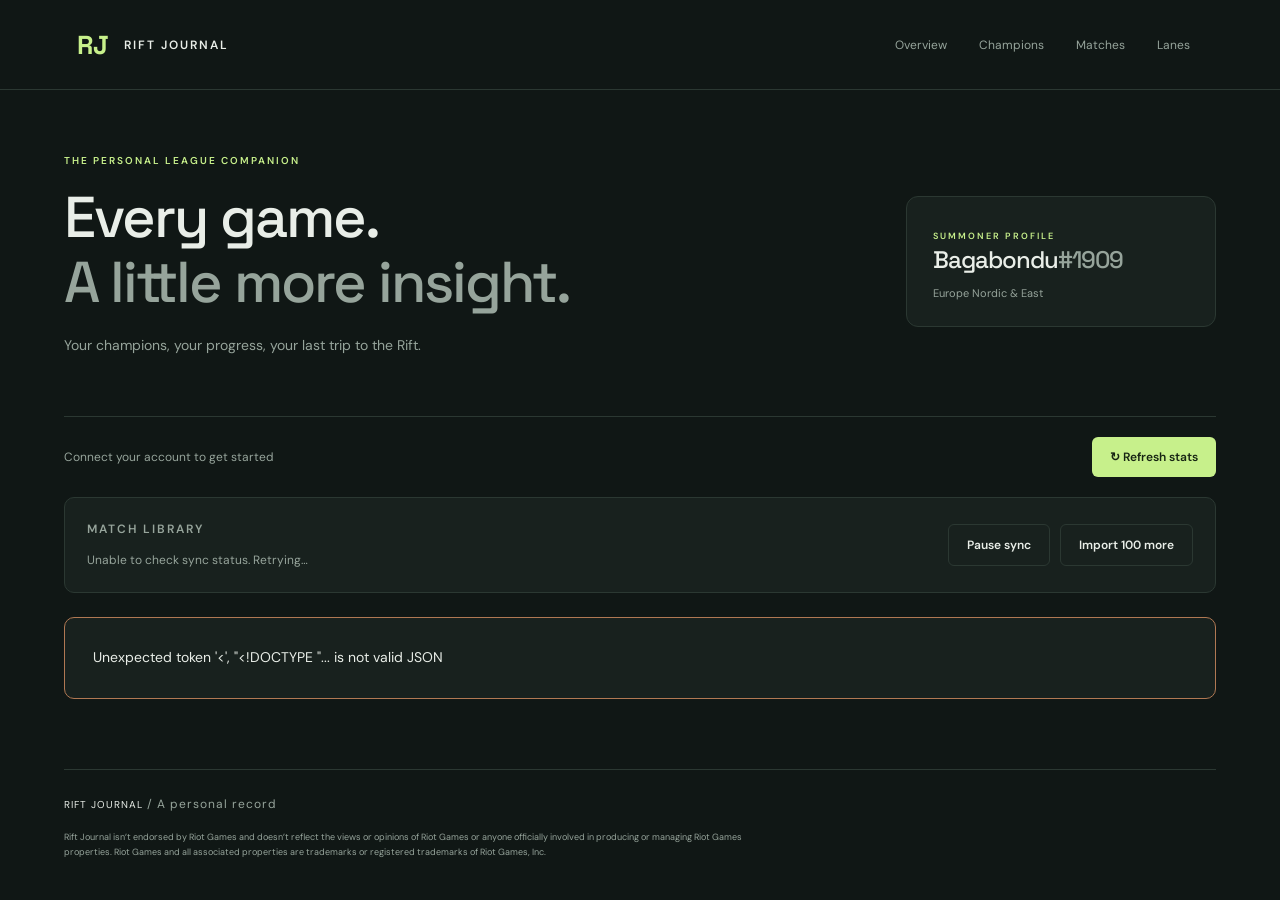
==== static/index.html @ d8faa581 "Added champions + score + only ranked" ====
<!doctype html>
<html lang="en">
<head><meta charset="utf-8"><meta name="viewport" content="width=device-width,initial-scale=1"><title>Rift Journal · Personal League stats</title><link rel="stylesheet" href="/static/style.css"><script src="/static/scores.js" defer></script><script src="/static/app.js" defer></script><script src="/static/sync.js" defer></script><script src="/static/nav.js" defer></script></head>
<body>
<header><a class="brand" href="/">RJ<span>RIFT JOURNAL</span></a><span class="header-note">YOUR GAME, IN PERSPECTIVE <span class="dot"></span> EUNE</span></header>
<main>
<section class="hero"><div><p class="eyebrow">THE PERSONAL LEAGUE COMPANION</p><h1>Every game.<br><em>A little more insight.</em></h1><p class="intro">Your champions, your progress, your last trip to the Rift.</p></div><div class="profile"><img id="profile-icon" alt="" hidden><div><span class="eyebrow">SUMMONER PROFILE</span><h2 id="riot-id">Bagabondu<span>#1909</span></h2><p id="profile-detail">Europe Nordic & East</p></div></div></section>
<div class="toolbar"><p id="updated">Connect your account to get started</p><button id="refresh">↻ Refresh stats</button></div>
<section class="sync-panel"><div><p class="eyebrow">MATCH LIBRARY</p><p id="sync-status" role="status">Checking background sync…</p></div><div class="sync-actions"><button id="sync-toggle" class="secondary">Pause sync</button><button id="sync-more" class="secondary">Import 100 more</button></div></section>
<div id="status" role="status" aria-live="polite">Loading your journal…</div>
<div id="content" hidden>
<section class="rank-section"><div class="section-heading"><div><p class="eyebrow">THE CURRENT CLIMB</p><h2>Ranked overview</h2></div><span class="muted">Current ranked standings</span></div><div id="ranked" class="ranked"></div></section>
<div class="queue-bar"><label for="queue">Saved performance & matches</label><select id="queue"><option value="all">All ranked</option><option value="solo">Ranked Solo / Duo</option><option value="flex">Ranked Flex</option></select><span id="queue-context" class="muted">Saved games · All ranked</span></div>
<section class="metrics" aria-label="Saved performance"><article><p>SAVED HISTORY WIN RATE</p><strong id="win-rate">—</strong><small id="record"></small></article><article><p>AVERAGE K / D / A</p><strong id="kda">—</strong><small>Across loaded matches</small></article><article><p>TOTAL MASTERY</p><strong id="total-mastery">—</strong><small id="champion-count"></small></article></section>
<section class="score-overview" id="lanes"><div class="section-heading"><div><p class="eyebrow">RIFT SCORE V1</p><h2>Performance by lane</h2></div><div class="average-rift"><span>Average Rift Score</span><strong id="average-score">—</strong><small id="score-sample"></small></div></div><p class="sample-note">Selected queue · Scored saved games only. Remakes, unsupported modes, and games awaiting scores are excluded. Only Solo/Duo and Flex games of at least 3 minutes. Remakes are excluded. Lane comes from Riot.</p><div id="lane-scores" class="lane-scores"></div></section>
<section class="champion-section"><div class="section-heading"><div><p class="eyebrow">THE ONES YOU KNOW BEST</p><h2>Champion mastery</h2></div><label class="search">⌕ <input id="search" type="search" placeholder="Find a champion" aria-label="Filter champion mastery"></label></div><div id="champions" class="champions"></div><button id="show-all" class="secondary" hidden>Show all champions</button></section>
<section id="matches-section"><div class="section-heading"><div><p class="eyebrow">BACK FROM THE RIFT</p><h2>Saved matches</h2></div><span id="match-context" class="muted">Saved games · All ranked</span></div><div id="matches" class="matches"></div></section>
</div>
<footer><span>RIFT JOURNAL <span class="muted">/ A personal record</span></span><p>Rift Journal isn’t endorsed by Riot Games and doesn’t reflect the views or opinions of Riot Games or anyone officially involved in producing or managing Riot Games properties. Riot Games and all associated properties are trademarks or registered trademarks of Riot Games, Inc.</p></footer>
</main></body></html>
---- static/style.css ----
@import url('https://fonts.googleapis.com/css2?family=DM+Sans:wght@400;500;600;700&family=Space+Grotesk:wght@400;500;600;700&display=swap');
:root{color-scheme:dark;--bg:#101715;--panel:#18211e;--line:#2b3832;--text:#e9eee8;--muted:#96a49b;--accent:#c7f08b}*{box-sizing:border-box}body{margin:0;background:var(--bg);color:var(--text);font-family:'DM Sans',sans-serif}header{height:90px;display:flex;align-items:center;justify-content:space-between;border-bottom:1px solid var(--line);padding:0 6vw}.brand{display:flex;align-items:center;gap:15px;font:700 26px 'Space Grotesk',sans-serif;color:var(--accent);text-decoration:none}.brand span{font:600 12px 'DM Sans',sans-serif;letter-spacing:2px;color:var(--text)}.header-note{font-size:10px;letter-spacing:1.5px;color:var(--muted)}.dot{display:inline-block;width:6px;height:6px;background:var(--accent);border-radius:50%;margin:0 12px}main{max-width:1280px;margin:auto;padding:64px 5vw 28px}.hero{display:flex;justify-content:space-between;align-items:center;gap:40px;padding-bottom:48px}.eyebrow{font-size:10px;font-weight:600;letter-spacing:2px;color:var(--accent);margin:0 0 18px}h1{font:500 clamp(36px,4.5vw,62px)/1.12 'Space Grotesk',sans-serif;letter-spacing:-2px;margin:0}h1 em{font-style:normal;color:var(--muted)}.intro{color:var(--muted);font-size:14px;margin-top:22px}.profile{display:flex;align-items:center;gap:20px;background:var(--panel);border:1px solid var(--line);border-radius:12px;padding:26px;min-width:310px}.profile img{width:64px;height:64px;border-radius:50%;border:2px solid var(--accent)}.profile .eyebrow{font-size:9px;margin-bottom:10px}.profile h2{font-size:24px;margin:0;letter-spacing:-1px}.profile h2 span{color:var(--muted)}.profile p{font-size:11px;color:var(--muted);margin-bottom:0}.toolbar{display:flex;align-items:center;justify-content:space-between;border-top:1px solid var(--line);padding:20px 0}.toolbar p,.muted{font-size:12px;color:var(--muted)}button{font:600 12px 'DM Sans',sans-serif;background:var(--accent);border:0;border-radius:6px;padding:12px 18px;cursor:pointer;color:#172413}button:disabled{opacity:.6;cursor:wait}button:hover{filter:brightness(1.08)}#status{background:var(--panel);border:1px solid var(--line);padding:28px;border-radius:10px;font-size:14px;line-height:1.7;margin-bottom:28px}#status.error{border-color:#b07853}.metrics{display:grid;grid-template-columns:repeat(3,1fr);gap:16px;margin-bottom:56px}.metrics article{border:1px solid var(--line);border-radius:10px;background:var(--panel);padding:26px}.metrics p{font-size:10px;letter-spacing:1.5px;color:var(--muted);margin-top:0}.metrics strong{font:500 36px 'Space Grotesk',sans-serif;display:block;margin:18px 0 10px}.metrics small{color:var(--muted);font-size:11px}.section-heading{display:flex;align-items:center;justify-content:space-between;gap:20px;margin-bottom:24px}.section-heading .eyebrow{margin-bottom:8px}h2{font:500 26px 'Space Grotesk',sans-serif;margin:0;letter-spacing:-.8px}.search{display:flex;align-items:center;gap:8px;border:1px solid var(--line);border-radius:6px;padding:10px 12px;color:var(--muted)}input{color:var(--text);background:transparent;border:0;outline:0;width:145px;font:12px 'DM Sans',sans-serif}.search:focus-within{outline:2px solid var(--accent)}.champions{display:grid;grid-template-columns:repeat(4,1fr);gap:14px}.champion{background:var(--panel);border:1px solid var(--line);border-radius:10px;padding:20px;position:relative}.champion img{width:52px;height:52px;border-radius:8px;margin-bottom:16px}.champion .rank{position:absolute;top:20px;right:20px;color:var(--muted);font:12px 'Space Grotesk',sans-serif}.champion h3{font-size:17px;margin:0 0 5px}.champion p{font-size:11px;color:var(--muted);margin:0}.champion strong{font:500 24px 'Space Grotesk',sans-serif;display:block;margin-top:22px;color:var(--accent)}.champion small{font-size:10px;color:var(--muted)}.champion-section{margin-bottom:56px}.secondary{background:transparent;border:1px solid var(--line);color:var(--text);margin-top:18px}.matches{display:grid;gap:10px}.match{display:grid;grid-template-columns:90px 50px 1fr 130px 100px;gap:18px;align-items:center;background:var(--panel);border:1px solid var(--line);border-left:3px solid #81ba9a;border-radius:7px;padding:18px 22px}.match.loss{border-left-color:#c18778}.result{font-size:12px;font-weight:700;color:#a5d6b8}.loss .result{color:#dfa08f}.match img{width:44px;height:44px;border-radius:6px}.match strong{font-size:14px}.match small{display:block;font-size:10px;color:var(--muted);margin-top:5px}.score{font-family:'Space Grotesk',sans-serif}.match-time{text-align:right;color:var(--muted);font-size:11px}footer{margin-top:70px;padding-top:26px;border-top:1px solid var(--line);font-size:10px;letter-spacing:1px}footer p{max-width:700px;line-height:1.7;color:var(--muted);font-size:9px;letter-spacing:0;margin-top:18px}[hidden]{display:none!important}@media(max-width:900px){.hero{align-items:flex-start;flex-direction:column}.profile{min-width:0;width:100%}.champions{grid-template-columns:repeat(2,1fr)}.header-note{display:none}.match{grid-template-columns:65px 40px 1fr 95px;gap:10px;padding:14px}.match-time{display:none}}@media(max-width:540px){main{padding-top:36px}.metrics{grid-template-columns:1fr;gap:10px;margin-bottom:36px}.metrics article{padding:18px}.metrics strong{font-size:30px;margin:10px 0}.section-heading{align-items:flex-start;flex-direction:column}.champion{padding:16px}.champion strong{font-size:21px}.match{grid-template-columns:55px 32px 1fr 80px;font-size:12px}.match img{width:32px;height:32px}.match strong{font-size:12px}.toolbar p{max-width:55%;font-size:10px}}

.ranked{display:grid;grid-template-columns:repeat(2,1fr);gap:16px}.rank-section{margin-bottom:36px}.rank-card{background:var(--panel);border:1px solid var(--line);border-radius:10px;padding:26px}.rank-card h3{font:500 30px 'Space Grotesk',sans-serif;margin:12px 0}.rank-card strong{color:var(--accent);font:500 22px 'Space Grotesk',sans-serif}.queue-bar{display:flex;align-items:center;gap:18px;flex-wrap:wrap;margin:0 0 22px}.queue-bar label{font-size:12px}.queue-bar select{background:var(--panel);color:var(--text);border:1px solid var(--line);border-radius:6px;padding:12px;font:12px 'DM Sans',sans-serif}.queue-bar select:focus-visible{outline:2px solid var(--accent)}@media(max-width:540px){.ranked{grid-template-columns:1fr}.queue-bar .muted{width:100%}}

a.champion{display:block;color:var(--text);text-decoration:none;transition:border-color .15s,transform .15s}a.champion:hover{border-color:var(--accent);transform:translateY(-3px)}a.champion:focus-visible{outline:2px solid var(--accent);outline-offset:3px}.back-link{color:var(--accent);text-decoration:none;font-size:12px}.portrait{width:140px;height:140px;border:1px solid var(--line);border-radius:20px}.sample-note{color:var(--muted);font-size:13px;line-height:1.7;margin:0 0 24px}.champion-hero{min-height:220px}#roles{font-size:26px}@media(max-width:540px){.champion-hero{flex-direction:row;gap:16px}.portrait{width:80px;height:80px}}

.sync-panel{display:flex;justify-content:space-between;align-items:center;gap:20px;flex-wrap:wrap;background:var(--panel);border:1px solid var(--line);padding:22px;border-radius:10px;margin-bottom:24px}.sync-panel .eyebrow{margin-bottom:8px}.sync-panel p{font-size:12px;line-height:1.6;color:var(--muted);margin-bottom:0}.sync-actions{display:flex;gap:10px}.sync-actions button{margin:0}

a.match{color:var(--text);text-decoration:none}a.match:hover{border-color:var(--accent)}.match-analysis{grid-column:3/-1;color:var(--accent);font-size:11px}.score-orb{width:180px;height:180px;border:2px solid var(--accent);border-radius:50%;display:flex;align-items:center;justify-content:center;flex-direction:column;flex-shrink:0}.score-orb strong{font:500 60px 'Space Grotesk',sans-serif;color:var(--accent)}.score-orb span{font-size:10px;letter-spacing:1.5px}.analysis-section{margin:36px 0 54px}.components{display:grid;grid-template-columns:repeat(3,1fr);gap:14px}.component,.detail-stats article{background:var(--panel);border:1px solid var(--line);border-radius:10px;padding:20px}.component h3{font-size:14px;margin-top:0}.component strong{font-size:26px;color:var(--accent)}meter{display:block;width:100%;height:16px;margin-top:14px;accent-color:var(--accent)}.score-method{margin-top:20px;padding:20px;border:1px solid var(--line);border-radius:8px;color:var(--muted);font-size:12px;line-height:1.8}.score-method summary{cursor:pointer;color:var(--text)}.table-scroll{overflow-x:auto}table{width:100%;border-collapse:collapse;font-size:12px;white-space:nowrap}th,td{text-align:left;padding:14px 12px;border-bottom:1px solid var(--line)}th{color:var(--muted);font-size:10px}.team-section{margin-bottom:30px;background:var(--panel);padding:20px;border:1px solid var(--line);border-radius:10px}.team-section h3{font-size:16px}.you-row{background:#253629}.player-select{padding:0;background:none;color:var(--text);font-size:12px;text-align:left}.player-select[aria-pressed=true]{color:var(--accent)}td small{display:block;color:var(--muted);margin-top:5px}.player-build{display:grid;gap:24px;grid-template-columns:2fr 1fr}.player-build>div:last-child{grid-column:1/-1}.player-build h3{font-size:14px}.asset-list{display:flex;gap:12px;flex-wrap:wrap}.asset{width:78px;min-height:60px}.asset img{width:38px;height:38px;border-radius:6px;display:block;margin-bottom:8px}.asset small{font-size:10px;color:var(--muted)}.detail-stats{display:grid;grid-template-columns:repeat(3,1fr);gap:12px;margin-top:28px}.detail-stats strong{font:500 22px 'Space Grotesk',sans-serif}.detail-stats p{margin-top:0}@media(max-width:700px){.components,.detail-stats{grid-template-columns:repeat(2,1fr)}.score-orb{width:130px;height:130px}.score-orb strong{font-size:42px}.player-build{grid-template-columns:1fr}}@media(max-width:430px){.components,.detail-stats{grid-template-columns:1fr}}

.score-overview{margin:36px 0 52px}.average-rift{display:flex;align-items:flex-end;flex-direction:column;gap:6px}.average-rift span,.average-rift small{font-size:11px;color:var(--muted)}.average-rift strong{font:500 32px 'Space Grotesk',sans-serif;color:var(--accent)}.lane-scores{display:grid;grid-template-columns:repeat(5,1fr);gap:12px}.lane-score{background:var(--panel);border:1px solid var(--line);border-radius:10px;padding:18px}.lane-score h3{font-size:13px;margin:0 0 18px}.lane-score strong{font:500 23px 'Space Grotesk',sans-serif;color:var(--accent)}.lane-score .muted{font-size:10px;line-height:1.7}.champion-score{color:var(--accent);font-size:12px;border-top:1px solid var(--line);margin-top:18px;padding:14px 0 8px}@media(max-width:900px){.lane-scores{grid-template-columns:repeat(3,1fr)}}@media(max-width:540px){.lane-scores{grid-template-columns:repeat(2,1fr)}.average-rift{align-items:flex-start}}

.match{grid-template-columns:72px 44px minmax(100px,1fr) 100px 228px 56px 68px;gap:14px}.match-build{display:flex;align-items:center;gap:4px}.match-item{display:flex;align-items:center;justify-content:center;width:28px;height:28px;flex-shrink:0;background:#101715;border:1px solid var(--line);border-radius:5px;font-size:11px;color:var(--muted)}.match-build .match-item img{display:block;width:26px;height:26px;border-radius:4px}.match-item.trinket{margin-left:4px;border-radius:50%;overflow:hidden}.match-gauge{width:50px;height:50px;position:relative;display:flex;align-items:center;justify-content:center;border-radius:50%;background:conic-gradient(var(--accent) var(--score-angle),var(--line) 0)}.match-gauge:before{content:'';position:absolute;inset:4px;border-radius:50%;background:var(--panel)}.match-gauge span{position:relative;font:500 14px 'Space Grotesk',sans-serif;color:var(--text)}a.match:focus-visible{outline:2px solid var(--accent);outline-offset:3px}@media(max-width:1150px){.match{grid-template-columns:65px 40px minmax(90px,1fr) 90px 54px}.match-build{grid-column:3/5;grid-row:2}.match-gauge{grid-column:5;grid-row:1/3}.match .match-time{display:none}.match>img{grid-column:2;grid-row:1/3}.match .result{grid-column:1;grid-row:1/3}}@media(max-width:540px){.match{grid-template-columns:54px 32px minmax(70px,1fr) 82px 44px;gap:8px;padding:14px 10px}.match-gauge{width:42px;height:42px}.match-gauge span{font-size:12px}.match-build{gap:3px;flex-wrap:wrap}.match-item{width:24px;height:24px}.match-build .match-item img{width:22px;height:22px}}

.match-gauge{background:conic-gradient(var(--score-color,var(--accent)) var(--score-angle),var(--line) 0)}.match-gauge span{color:var(--score-color,var(--text))}.match-gauge.gauge-medium{width:72px;height:72px}.match-gauge.gauge-medium span{font-size:20px}.match-gauge.gauge-large{width:88px;height:88px}.match-gauge.gauge-large span{font-size:25px}.match-gauge.gauge-hero{width:160px;height:160px}.match-gauge.gauge-hero:before{inset:7px;background:var(--bg)}.match-gauge.gauge-hero span{font-size:43px}.score-orb{border:0;width:auto;height:auto;gap:12px}.score-orb>span{color:var(--muted)}.champion-score{display:flex;align-items:center;justify-content:space-between;gap:8px;color:var(--muted);font-size:10px}.champion-score .match-gauge{flex-shrink:0}.lane-score .match-gauge{margin-bottom:16px}.score-legend{grid-column:1/-1;display:flex;flex-wrap:wrap;gap:18px;font-size:10px;color:var(--muted);margin:4px 0}.score-legend span{display:flex;align-items:center;gap:7px}.score-legend i{display:inline-block;width:7px;height:7px;border-radius:50%}.component>.match-gauge{margin:14px 0 18px}#average-score{display:block}.average-rift strong{font-size:inherit}td .match-gauge{width:42px;height:42px}td .match-gauge span{font-size:11px}@media(max-width:540px){.match-gauge.gauge-medium{width:64px;height:64px}.match-gauge.gauge-hero{width:130px;height:130px}.match-gauge.gauge-hero span{font-size:34px}}

.top-nav{display:flex;gap:6px;margin-left:auto}.top-nav a{color:var(--muted);text-decoration:none;padding:10px 13px;border-radius:6px;font-size:12px}.top-nav a:hover,.top-nav a[aria-current]{color:var(--accent);background:var(--panel)}header:has(.top-nav)>.header-note,header:has(.top-nav)>.back-link{display:none}.directory-controls{display:flex;align-items:flex-end;flex-wrap:wrap;gap:14px;margin-bottom:22px}.directory-controls label{display:flex;flex-direction:column;gap:8px;font-size:10px;color:var(--muted)}.directory-controls select,.directory-controls input[type=search]{background:var(--panel);color:var(--text);border:1px solid var(--line);padding:11px;border-radius:6px;font:12px 'DM Sans',sans-serif;width:auto}.directory-controls .played-filter{flex-direction:row;align-items:center;align-self:center;margin-top:16px}.played-filter input{width:auto;accent-color:var(--accent)}.champion-directory{border:1px solid var(--line);border-radius:10px;background:var(--panel)}.directory-champion{display:flex;align-items:center;gap:12px;color:var(--text);text-decoration:none;font-weight:600}.directory-champion:hover{color:var(--accent)}.directory-champion img{width:36px;height:36px;border-radius:6px}.champion-directory td{padding:12px 18px}.small-sample{color:#efb56c}#matches-section,#lanes{scroll-margin-top:24px}@media(max-width:600px){header:has(.top-nav){height:auto;min-height:90px;flex-wrap:wrap;padding:18px 5vw;gap:14px}.top-nav{width:100%;margin:0;justify-content:space-between}.top-nav a{padding:8px 10px}.directory-controls label{flex:1;min-width:135px}.directory-controls .played-filter{min-width:190px}.brand span{font-size:10px}}

#status:empty{display:none}
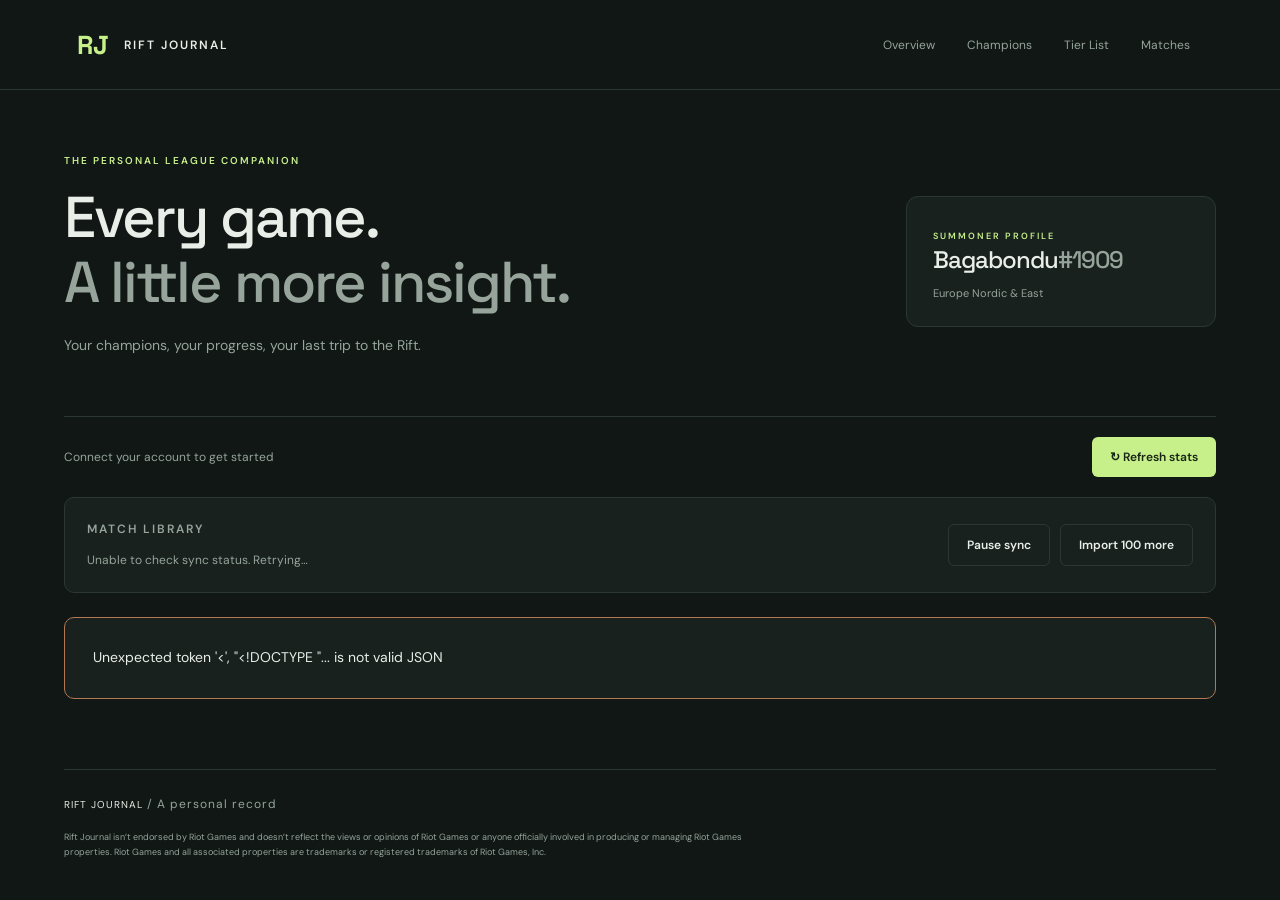
==== commit bdf819d8: "Added new score + tierlist" ====
--- a/static/index.html
+++ b/static/index.html
@@ -12,9 +12,9 @@
 <section class="rank-section"><div class="section-heading"><div><p class="eyebrow">THE CURRENT CLIMB</p><h2>Ranked overview</h2></div><span class="muted">Current ranked standings</span></div><div id="ranked" class="ranked"></div></section>
 <div class="queue-bar"><label for="queue">Saved performance & matches</label><select id="queue"><option value="all">All ranked</option><option value="solo">Ranked Solo / Duo</option><option value="flex">Ranked Flex</option></select><span id="queue-context" class="muted">Saved games · All ranked</span></div>
 <section class="metrics" aria-label="Saved performance"><article><p>SAVED HISTORY WIN RATE</p><strong id="win-rate">—</strong><small id="record"></small></article><article><p>AVERAGE K / D / A</p><strong id="kda">—</strong><small>Across loaded matches</small></article><article><p>TOTAL MASTERY</p><strong id="total-mastery">—</strong><small id="champion-count"></small></article></section>
-<section class="score-overview" id="lanes"><div class="section-heading"><div><p class="eyebrow">RIFT SCORE V1</p><h2>Performance by lane</h2></div><div class="average-rift"><span>Average Rift Score</span><strong id="average-score">—</strong><small id="score-sample"></small></div></div><p class="sample-note">Selected queue · Scored saved games only. Remakes, unsupported modes, and games awaiting scores are excluded. Only Solo/Duo and Flex games of at least 3 minutes. Remakes are excluded. Lane comes from Riot.</p><div id="lane-scores" class="lane-scores"></div></section>
+<section class="score-overview" id="lanes"><div class="section-heading"><div><p class="eyebrow">RIFT SCORE V2</p><h2>Performance by lane</h2></div><div class="average-rift"><span>Average Rift Score</span><strong id="average-score">—</strong><small id="score-sample"></small></div></div><p class="sample-note">Selected queue · Scored saved games only. Remakes, unsupported modes, and games awaiting scores are excluded. Only Solo/Duo and Flex games of at least 3 minutes. Remakes are excluded. Lane comes from Riot.</p><div id="lane-scores" class="lane-scores"></div></section>
 <section class="champion-section"><div class="section-heading"><div><p class="eyebrow">THE ONES YOU KNOW BEST</p><h2>Champion mastery</h2></div><label class="search">⌕ <input id="search" type="search" placeholder="Find a champion" aria-label="Filter champion mastery"></label></div><div id="champions" class="champions"></div><button id="show-all" class="secondary" hidden>Show all champions</button></section>
-<section id="matches-section"><div class="section-heading"><div><p class="eyebrow">BACK FROM THE RIFT</p><h2>Saved matches</h2></div><span id="match-context" class="muted">Saved games · All ranked</span></div><div id="matches" class="matches"></div></section>
+<section id="matches-section"><div class="section-heading"><div><p class="eyebrow">BACK FROM THE RIFT</p><h2>Recent matches</h2></div><a class="back-link" href="/matches">View all matches →</a><span id="match-context" class="muted">Latest saved games</span></div><div id="matches" class="matches"></div></section>
 </div>
 <footer><span>RIFT JOURNAL <span class="muted">/ A personal record</span></span><p>Rift Journal isn’t endorsed by Riot Games and doesn’t reflect the views or opinions of Riot Games or anyone officially involved in producing or managing Riot Games properties. Riot Games and all associated properties are trademarks or registered trademarks of Riot Games, Inc.</p></footer>
 </main></body></html>
--- a/static/style.css
+++ b/static/style.css
@@ -18,3 +18,5 @@
 .top-nav{display:flex;gap:6px;margin-left:auto}.top-nav a{color:var(--muted);text-decoration:none;padding:10px 13px;border-radius:6px;font-size:12px}.top-nav a:hover,.top-nav a[aria-current]{color:var(--accent);background:var(--panel)}header:has(.top-nav)>.header-note,header:has(.top-nav)>.back-link{display:none}.directory-controls{display:flex;align-items:flex-end;flex-wrap:wrap;gap:14px;margin-bottom:22px}.directory-controls label{display:flex;flex-direction:column;gap:8px;font-size:10px;color:var(--muted)}.directory-controls select,.directory-controls input[type=search]{background:var(--panel);color:var(--text);border:1px solid var(--line);padding:11px;border-radius:6px;font:12px 'DM Sans',sans-serif;width:auto}.directory-controls .played-filter{flex-direction:row;align-items:center;align-self:center;margin-top:16px}.played-filter input{width:auto;accent-color:var(--accent)}.champion-directory{border:1px solid var(--line);border-radius:10px;background:var(--panel)}.directory-champion{display:flex;align-items:center;gap:12px;color:var(--text);text-decoration:none;font-weight:600}.directory-champion:hover{color:var(--accent)}.directory-champion img{width:36px;height:36px;border-radius:6px}.champion-directory td{padding:12px 18px}.small-sample{color:#efb56c}#matches-section,#lanes{scroll-margin-top:24px}@media(max-width:600px){header:has(.top-nav){height:auto;min-height:90px;flex-wrap:wrap;padding:18px 5vw;gap:14px}.top-nav{width:100%;margin:0;justify-content:space-between}.top-nav a{padding:8px 10px}.directory-controls label{flex:1;min-width:135px}.directory-controls .played-filter{min-width:190px}.brand span{font-size:10px}}
 
 #status:empty{display:none}
+
+.role-tier-list{margin:38px 0 52px}.role-tier-list h2{margin-bottom:20px}.tier-row{display:grid;grid-template-columns:64px 1fr;border:1px solid var(--line);border-bottom:0;min-height:90px;background:var(--panel)}.tier-row:last-of-type{border-bottom:1px solid var(--line)}.tier-label{display:flex;align-items:center;justify-content:center;background:color-mix(in srgb,var(--tier-color) 16%,var(--panel));color:var(--tier-color);font:600 27px 'Space Grotesk',sans-serif;border-right:1px solid var(--line)}.tier-picks{display:flex;flex-wrap:wrap;align-items:center;gap:12px;padding:16px}.tier-champion{display:flex;gap:12px;align-items:center;padding:12px;border:1px solid var(--line);border-radius:8px;background:var(--bg);text-decoration:none;color:var(--text)}.tier-champion:hover{border-color:var(--accent)}.tier-champion>img{width:42px;height:42px;border-radius:7px}.tier-champion strong{font-size:13px}.tier-champion small{display:block;color:var(--muted);font-size:9px;margin-top:7px;max-width:160px;line-height:1.5}.tier-champion .match-gauge{width:42px;height:42px;flex-shrink:0}.tier-champion .match-gauge span{font-size:12px}.tier-provisional{border:1px solid var(--line);padding:16px;border-radius:0 0 8px 8px;font-size:12px;color:var(--muted)}.tier-provisional summary{cursor:pointer}.tier-legend{display:flex;gap:18px;flex-wrap:wrap;font-size:11px;margin:24px 0;color:var(--muted)}.top-nav{flex-wrap:wrap}@media(max-width:600px){.tier-row{grid-template-columns:42px 1fr}.tier-picks{padding:10px}.tier-champion{width:100%;padding:10px}.tier-champion .match-gauge{margin-left:auto}.tier-label{font-size:22px}.top-nav a{padding:8px}.top-nav{justify-content:flex-start}}
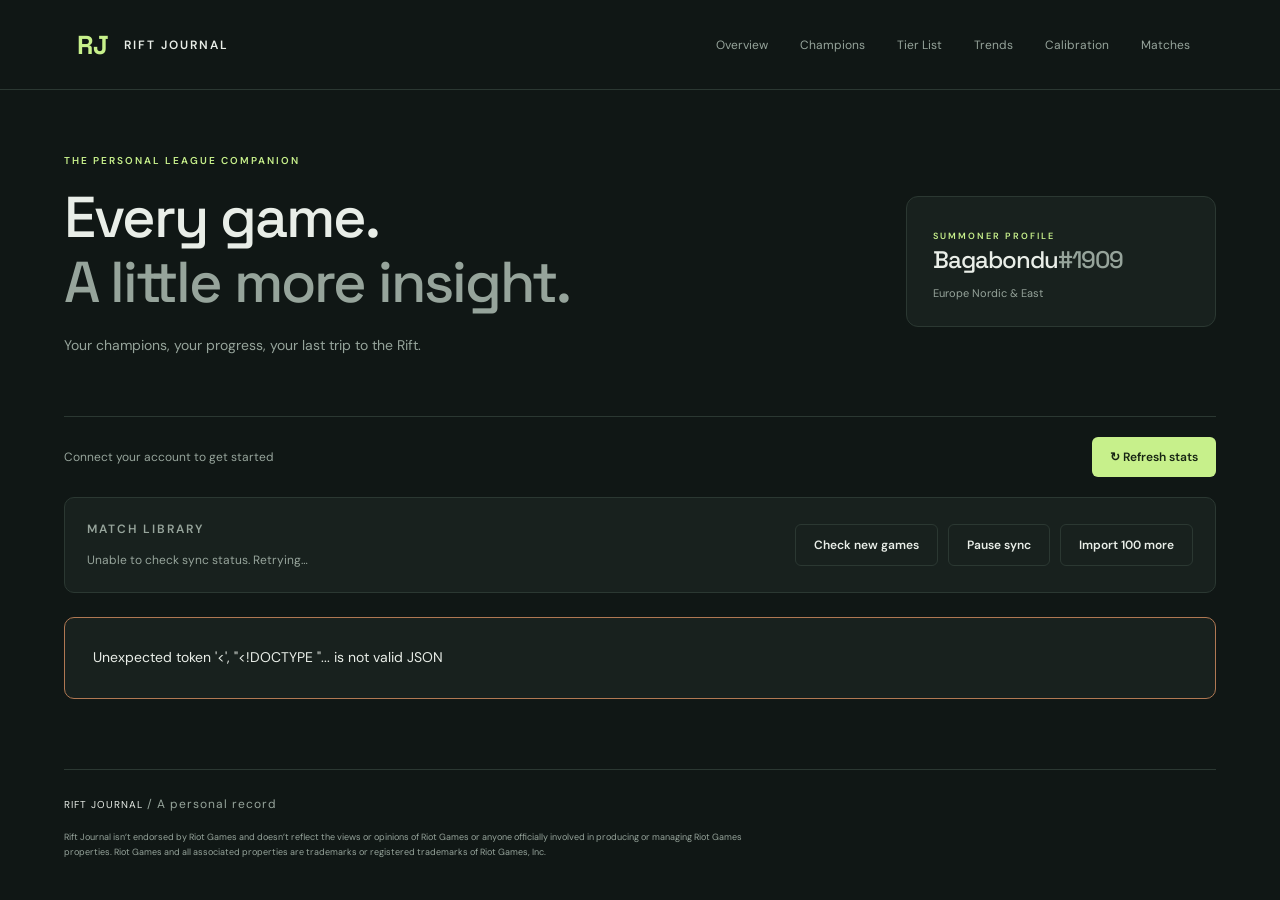
==== commit 0f4c3223: "Added calibration" ====
--- a/static/index.html
+++ b/static/index.html
@@ -12,7 +12,7 @@
 <section class="rank-section"><div class="section-heading"><div><p class="eyebrow">THE CURRENT CLIMB</p><h2>Ranked overview</h2></div><span class="muted">Current ranked standings</span></div><div id="ranked" class="ranked"></div></section>
 <div class="queue-bar"><label for="queue">Saved performance & matches</label><select id="queue"><option value="all">All ranked</option><option value="solo">Ranked Solo / Duo</option><option value="flex">Ranked Flex</option></select><span id="queue-context" class="muted">Saved games · All ranked</span></div>
 <section class="metrics" aria-label="Saved performance"><article><p>SAVED HISTORY WIN RATE</p><strong id="win-rate">—</strong><small id="record"></small></article><article><p>AVERAGE K / D / A</p><strong id="kda">—</strong><small>Across loaded matches</small></article><article><p>TOTAL MASTERY</p><strong id="total-mastery">—</strong><small id="champion-count"></small></article></section>
-<section class="score-overview" id="lanes"><div class="section-heading"><div><p class="eyebrow">RIFT SCORE V2</p><h2>Performance by lane</h2></div><div class="average-rift"><span>Average Rift Score</span><strong id="average-score">—</strong><small id="score-sample"></small></div></div><p class="sample-note">Selected queue · Scored saved games only. Remakes, unsupported modes, and games awaiting scores are excluded. Only Solo/Duo and Flex games of at least 3 minutes. Remakes are excluded. Lane comes from Riot.</p><div id="lane-scores" class="lane-scores"></div></section>
+<section class="score-overview" id="lanes"><div class="section-heading"><div><p class="eyebrow">RIFT SCORE V3</p><h2>Performance by lane</h2></div><div class="average-rift"><span>Average Rift Score</span><strong id="average-score">—</strong><small id="score-sample"></small></div></div><p class="sample-note">Selected queue · Scored saved games only. Remakes, unsupported modes, and games awaiting scores are excluded. Only Solo/Duo and Flex games of at least 3 minutes. Remakes are excluded. Lane comes from Riot.</p><div id="lane-scores" class="lane-scores"></div></section>
 <section class="champion-section"><div class="section-heading"><div><p class="eyebrow">THE ONES YOU KNOW BEST</p><h2>Champion mastery</h2></div><label class="search">⌕ <input id="search" type="search" placeholder="Find a champion" aria-label="Filter champion mastery"></label></div><div id="champions" class="champions"></div><button id="show-all" class="secondary" hidden>Show all champions</button></section>
 <section id="matches-section"><div class="section-heading"><div><p class="eyebrow">BACK FROM THE RIFT</p><h2>Recent matches</h2></div><a class="back-link" href="/matches">View all matches →</a><span id="match-context" class="muted">Latest saved games</span></div><div id="matches" class="matches"></div></section>
 </div>
--- a/static/style.css
+++ b/static/style.css
@@ -20,3 +20,9 @@
 #status:empty{display:none}
 
 .role-tier-list{margin:38px 0 52px}.role-tier-list h2{margin-bottom:20px}.tier-row{display:grid;grid-template-columns:64px 1fr;border:1px solid var(--line);border-bottom:0;min-height:90px;background:var(--panel)}.tier-row:last-of-type{border-bottom:1px solid var(--line)}.tier-label{display:flex;align-items:center;justify-content:center;background:color-mix(in srgb,var(--tier-color) 16%,var(--panel));color:var(--tier-color);font:600 27px 'Space Grotesk',sans-serif;border-right:1px solid var(--line)}.tier-picks{display:flex;flex-wrap:wrap;align-items:center;gap:12px;padding:16px}.tier-champion{display:flex;gap:12px;align-items:center;padding:12px;border:1px solid var(--line);border-radius:8px;background:var(--bg);text-decoration:none;color:var(--text)}.tier-champion:hover{border-color:var(--accent)}.tier-champion>img{width:42px;height:42px;border-radius:7px}.tier-champion strong{font-size:13px}.tier-champion small{display:block;color:var(--muted);font-size:9px;margin-top:7px;max-width:160px;line-height:1.5}.tier-champion .match-gauge{width:42px;height:42px;flex-shrink:0}.tier-champion .match-gauge span{font-size:12px}.tier-provisional{border:1px solid var(--line);padding:16px;border-radius:0 0 8px 8px;font-size:12px;color:var(--muted)}.tier-provisional summary{cursor:pointer}.tier-legend{display:flex;gap:18px;flex-wrap:wrap;font-size:11px;margin:24px 0;color:var(--muted)}.top-nav{flex-wrap:wrap}@media(max-width:600px){.tier-row{grid-template-columns:42px 1fr}.tier-picks{padding:10px}.tier-champion{width:100%;padding:10px}.tier-champion .match-gauge{margin-left:auto}.tier-label{font-size:22px}.top-nav a{padding:8px}.top-nav{justify-content:flex-start}}
+
+.trend-metrics{display:grid;grid-template-columns:repeat(5,1fr);gap:12px}.trend-metric{background:var(--panel);border:1px solid var(--line);border-radius:10px;padding:20px}.trend-metric>.eyebrow{font-size:9px;line-height:1.6;min-height:30px}.trend-metric>strong{font:500 30px 'Space Grotesk',sans-serif}.trend-metric small{font-size:10px;line-height:1.7;color:var(--muted)}.trend-change{font-size:15px}.trend-chart-scroll{overflow-x:auto;border:1px solid var(--line);border-radius:10px;background:var(--panel);padding:24px}.weekly-chart{display:grid;grid-template-columns:repeat(12,1fr);gap:12px;min-width:650px}.week-button{background:transparent;color:var(--muted);display:flex;flex-direction:column;align-items:center;gap:10px;padding:8px 2px;font-size:10px;min-width:0}.week-button[aria-pressed=true]{outline:1px solid var(--accent)}.week-track{height:180px;width:28px;display:flex;align-items:flex-end;background:var(--bg);border-radius:5px;overflow:hidden}.week-bar{display:block;width:100%;min-height:0}.week-value{color:var(--text);font-size:14px}.week-button small{font-size:9px}.week-button:hover{background:#253629}@media(max-width:1000px){.trend-metrics{grid-template-columns:repeat(3,1fr)}}@media(max-width:600px){.trend-metrics{grid-template-columns:repeat(2,1fr)}}
+
+.table-sort{background:none;border:0;border-radius:3px;padding:3px 0;color:var(--muted);font:600 10px 'DM Sans',sans-serif;text-align:left;white-space:nowrap}.table-sort:hover,th[aria-sort=ascending] .table-sort,th[aria-sort=descending] .table-sort{color:var(--accent)}.table-sort:focus-visible{outline:2px solid var(--accent);outline-offset:5px}
+
+.score-explanation{display:grid;grid-template-columns:repeat(2,1fr);gap:16px;margin:0 0 24px}.score-explanation article{border:1px solid var(--line);border-radius:10px;background:var(--panel);padding:20px}.score-explanation h3{font-size:14px;margin-top:0}.calibration-histogram{display:grid;grid-template-columns:repeat(10,1fr);gap:12px;border:1px solid var(--line);border-radius:10px;background:var(--panel);padding:24px}.calibration-bin{text-align:center;display:flex;flex-direction:column;align-items:center;gap:12px}.calibration-bin small{font-size:9px;color:var(--muted)}.calibration-track{height:140px;width:24px;display:flex;align-items:flex-end;background:var(--bg);border-radius:4px;overflow:hidden}.calibration-track>div{width:100%}.analysis-section #roles,.analysis-section #archetypes,.analysis-section #champions{margin-top:22px}@media(max-width:600px){.score-explanation{grid-template-columns:1fr}.calibration-histogram{gap:6px;padding:14px 6px}.calibration-track{width:18px}.calibration-bin small{font-size:8px}}
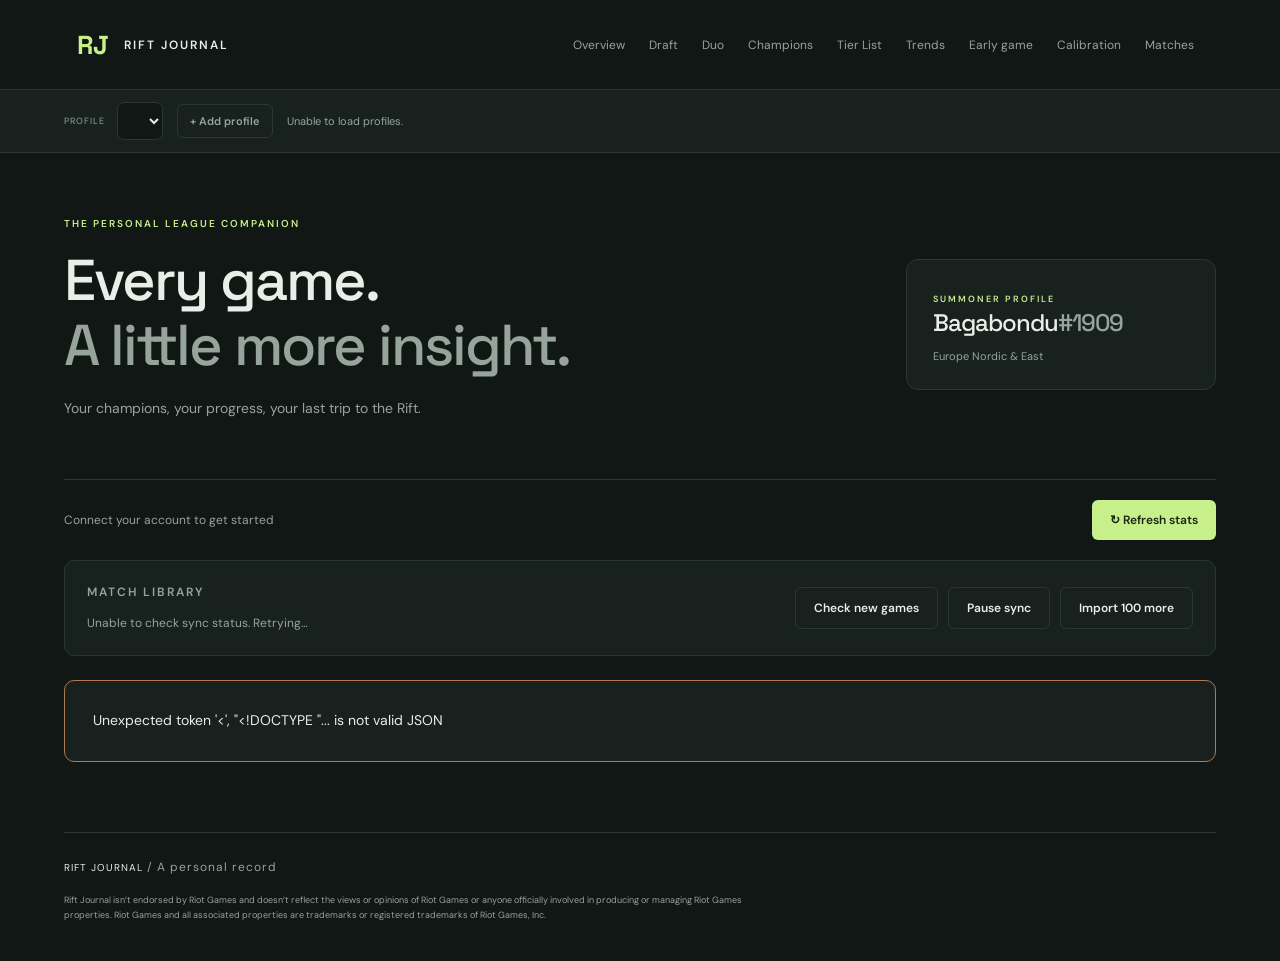
==== commit f9207279: "Added records" ====
--- a/static/index.html
+++ b/static/index.html
@@ -1,6 +1,6 @@
 <!doctype html>
 <html lang="en">
-<head><meta charset="utf-8"><meta name="viewport" content="width=device-width,initial-scale=1"><title>Rift Journal · Personal League stats</title><link rel="stylesheet" href="/static/style.css"><script src="/static/scores.js" defer></script><script src="/static/app.js" defer></script><script src="/static/sync.js" defer></script><script src="/static/nav.js" defer></script></head>
+<head><meta charset="utf-8"><meta name="viewport" content="width=device-width,initial-scale=1"><title>Rift Journal · Personal League stats</title><link rel="stylesheet" href="/static/style.css?v=overview-2"><script src="/static/scores.js?v=overview-2" defer></script><script src="/static/app.js?v=overview-2" defer></script><script src="/static/sync.js?v=overview-2" defer></script><script src="/static/nav.js?v=overview-2" defer></script></head>
 <body>
 <header><a class="brand" href="/">RJ<span>RIFT JOURNAL</span></a><span class="header-note">YOUR GAME, IN PERSPECTIVE <span class="dot"></span> EUNE</span></header>
 <main>
@@ -12,7 +12,9 @@
 <section class="rank-section"><div class="section-heading"><div><p class="eyebrow">THE CURRENT CLIMB</p><h2>Ranked overview</h2></div><span class="muted">Current ranked standings</span></div><div id="ranked" class="ranked"></div></section>
 <div class="queue-bar"><label for="queue">Saved performance & matches</label><select id="queue"><option value="all">All ranked</option><option value="solo">Ranked Solo / Duo</option><option value="flex">Ranked Flex</option></select><span id="queue-context" class="muted">Saved games · All ranked</span></div>
 <section class="metrics" aria-label="Saved performance"><article><p>SAVED HISTORY WIN RATE</p><strong id="win-rate">—</strong><small id="record"></small></article><article><p>AVERAGE K / D / A</p><strong id="kda">—</strong><small>Across loaded matches</small></article><article><p>TOTAL MASTERY</p><strong id="total-mastery">—</strong><small id="champion-count"></small></article></section>
-<section class="score-overview" id="lanes"><div class="section-heading"><div><p class="eyebrow">RIFT SCORE V3</p><h2>Performance by lane</h2></div><div class="average-rift"><span>Average Rift Score</span><strong id="average-score">—</strong><small id="score-sample"></small></div></div><p class="sample-note">Selected queue · Scored saved games only. Remakes, unsupported modes, and games awaiting scores are excluded. Only Solo/Duo and Flex games of at least 3 minutes. Remakes are excluded. Lane comes from Riot.</p><div id="lane-scores" class="lane-scores"></div></section>
+<section class="overview-form"><div class="section-heading"><div><p class="eyebrow">YOUR MOMENTUM</p><h2>Recent form & milestones</h2></div><span class="muted">Selected profile & queue</span></div><div id="overview-momentum" class="overview-momentum"></div><div class="overview-results-wrap"><div><p class="eyebrow">LAST 20 RESULTS</p><div id="overview-results" class="overview-results"></div></div><span class="muted">Oldest → newest</span></div></section>
+<section class="analysis-section"><div class="section-heading"><div><p class="eyebrow">YOUR PERSONAL BESTS</p><h2>Record book</h2></div><span class="muted">Select a record to revisit the game</span></div><div id="overview-records" class="overview-records"></div><p class="sample-note">Records and streaks use imported games in the selected queue, not your entire account history. Missing metrics are excluded; importing older games can change records and streaks. KDA = (kills + assists) / max(1, deaths). Ties show the most recent match.</p></section>
+<section class="score-overview" id="lanes"><div class="section-heading"><div><p class="eyebrow">RIFT SCORE V3</p><h2>Performance by lane</h2></div><div class="average-rift"><span>Average Rift Score</span><strong id="average-score">—</strong><small id="score-sample"></small></div></div><p class="sample-note">Selected queue · Solo/Duo and Flex games of at least 3 minutes; remakes excluded. Lane comes from Riot.</p><div id="lane-scores" class="lane-scores"></div></section>
 <section class="champion-section"><div class="section-heading"><div><p class="eyebrow">THE ONES YOU KNOW BEST</p><h2>Champion mastery</h2></div><label class="search">⌕ <input id="search" type="search" placeholder="Find a champion" aria-label="Filter champion mastery"></label></div><div id="champions" class="champions"></div><button id="show-all" class="secondary" hidden>Show all champions</button></section>
 <section id="matches-section"><div class="section-heading"><div><p class="eyebrow">BACK FROM THE RIFT</p><h2>Recent matches</h2></div><a class="back-link" href="/matches">View all matches →</a><span id="match-context" class="muted">Latest saved games</span></div><div id="matches" class="matches"></div></section>
 </div>
--- a/static/style.css
+++ b/static/style.css
@@ -26,3 +26,25 @@
 .table-sort{background:none;border:0;border-radius:3px;padding:3px 0;color:var(--muted);font:600 10px 'DM Sans',sans-serif;text-align:left;white-space:nowrap}.table-sort:hover,th[aria-sort=ascending] .table-sort,th[aria-sort=descending] .table-sort{color:var(--accent)}.table-sort:focus-visible{outline:2px solid var(--accent);outline-offset:5px}
 
 .score-explanation{display:grid;grid-template-columns:repeat(2,1fr);gap:16px;margin:0 0 24px}.score-explanation article{border:1px solid var(--line);border-radius:10px;background:var(--panel);padding:20px}.score-explanation h3{font-size:14px;margin-top:0}.calibration-histogram{display:grid;grid-template-columns:repeat(10,1fr);gap:12px;border:1px solid var(--line);border-radius:10px;background:var(--panel);padding:24px}.calibration-bin{text-align:center;display:flex;flex-direction:column;align-items:center;gap:12px}.calibration-bin small{font-size:9px;color:var(--muted)}.calibration-track{height:140px;width:24px;display:flex;align-items:flex-end;background:var(--bg);border-radius:4px;overflow:hidden}.calibration-track>div{width:100%}.analysis-section #roles,.analysis-section #archetypes,.analysis-section #champions{margin-top:22px}@media(max-width:600px){.score-explanation{grid-template-columns:1fr}.calibration-histogram{gap:6px;padding:14px 6px}.calibration-track{width:18px}.calibration-bin small{font-size:8px}}
+
+.ban-cards{display:grid;grid-template-columns:repeat(3,1fr);gap:16px}.ban-card{background:var(--panel);border:1px solid var(--line);border-radius:10px;padding:22px}.ban-card .eyebrow{font-size:9px}.ban-priority{display:flex;align-items:center;gap:16px;margin-top:22px}.ban-card>small{font-size:10px}.ban-card .muted{line-height:1.7}.top-nav{justify-content:flex-end}@media(max-width:900px){.ban-cards{grid-template-columns:repeat(2,1fr)}}@media(max-width:600px){.ban-cards{grid-template-columns:1fr}.top-nav{justify-content:flex-start}}
+
+.draft-cards{display:grid;grid-template-columns:repeat(3,1fr);gap:16px}@media(max-width:1000px){.draft-cards{grid-template-columns:repeat(2,1fr)}}@media(max-width:600px){.draft-cards{grid-template-columns:1fr}}
+
+#timeline-body svg { width:100%; max-height:320px; margin-top:20px; }
+.timeline-events { max-height:360px; overflow:auto; line-height:2; padding-left:24px; }
+.positive{color:#6ed7cc}.negative{color:#f08b87}
+#timeline-section{border-top:1px solid var(--line);padding-top:32px}#timeline-status{font-size:11px;color:var(--muted);letter-spacing:.6px;margin:0 0 20px}
+.timeline-chart-panel,.timeline-event-panel{border:1px solid #344b3f;border-radius:16px;padding:28px;background:radial-gradient(ellipse at top left,#20372c66,transparent 65%),var(--panel);overflow:hidden}
+.timeline-chart-top{display:flex;justify-content:space-between;align-items:center;gap:20px}.timeline-chart-top h3{font:500 20px 'Space Grotesk',sans-serif;margin:8px 0}.timeline-chart-top .eyebrow{font-size:9px;margin:0;color:#9db4a9}.timeline-tabs{display:flex;padding:4px;background:#101b16;border:1px solid var(--line);border-radius:9px;gap:4px}.timeline-tabs button{padding:9px 18px;background:transparent;color:var(--muted);font-size:12px;border-radius:6px}.timeline-tabs button[aria-pressed=true]{background:#304b3f;color:#8ee2c3;box-shadow:0 1px 4px #0004}#timeline-body .timeline-chart svg{display:block;width:100%;max-height:none;margin:22px 0 0}.timeline-readout{display:flex;align-items:center;gap:18px;min-height:42px;font-size:11px}.timeline-readout strong{font:500 23px 'Space Grotesk',sans-serif}.timeline-time{background:#101b16;padding:7px 10px;border-radius:6px;color:var(--muted);font-variant-numeric:tabular-nums}.timeline-slider-label{display:flex;align-items:center;gap:20px;font-size:10px;color:var(--muted);margin-top:14px}.timeline-slider-label input{flex:1;width:100%;accent-color:#6ed7cc;cursor:pointer}.timeline-checkpoints,.early-summary{display:grid;grid-template-columns:repeat(3,1fr);gap:14px;margin:18px 0}.timeline-checkpoint,.early-card{border:1px solid var(--line);background:linear-gradient(135deg,#20372c66,transparent),var(--panel);border-radius:12px;padding:22px}.timeline-checkpoint .eyebrow,.early-card .eyebrow{font-size:9px}.timeline-checkpoint>strong{font:500 27px 'Space Grotesk',sans-serif;display:block;margin:14px 0}.timeline-mini-metrics{display:flex;gap:18px;font-size:12px;margin-bottom:18px}.timeline-checkpoint small{display:block;font-size:10px}.timeline-event-panel{margin-top:26px}.timeline-event-filter{font-size:11px;display:flex;align-items:center;gap:7px;color:var(--muted)}.timeline-event-filter input{width:auto;accent-color:#6ed7cc}#timeline-body .timeline-events{list-style:none;margin:20px 0 0;padding:0 12px 0 0;max-height:400px;overflow:auto;scrollbar-color:#3d5949 transparent}.timeline-event{display:grid;grid-template-columns:48px 34px 1fr;gap:16px;align-items:center;border-bottom:1px solid #2d4237;padding:14px 0;line-height:1.5}.timeline-event time{font-size:11px;color:var(--muted);font-variant-numeric:tabular-nums}.timeline-event-icon{width:32px;height:32px;border-radius:9px;display:grid;place-items:center;background:#6ed7cc14;color:#6ed7cc}.event-death .timeline-event-icon{background:#f08b8718;color:#f08b87}.event-objective .timeline-event-icon{background:#dfcf7718;color:#dfcf77}.event-structure .timeline-event-icon{background:#a7a0ec18;color:#b7b0fc}.timeline-event small{font-size:8px;color:var(--muted);letter-spacing:1px}.timeline-event p{font-size:12px;margin:4px 0 0}.timeline-import{display:flex;align-items:center;justify-content:space-between;gap:24px;border:1px solid var(--line);border-radius:14px;padding:24px;background:var(--panel);margin-bottom:30px}.timeline-import p{font-size:12px}.timeline-import small{display:block;font-size:10px;line-height:1.8}.timeline-import progress{display:block;width:100%;height:6px;accent-color:#6ed7cc;margin:18px 0}.timeline-actions{display:flex;gap:10px;flex-shrink:0}.timeline-actions button:last-child{background:transparent;color:var(--muted);border:1px solid var(--line)}button:disabled{opacity:.5;cursor:default}.early-card>strong{font:500 36px 'Space Grotesk',sans-serif}.early-card p{font-size:12px}.early-card small{font-size:10px}.top-nav a{padding:10px 9px}
+@media(max-width:700px){.timeline-chart-panel,.timeline-event-panel{padding:18px}.timeline-chart-top{align-items:flex-start;flex-direction:column;gap:12px}.timeline-chart-top h3{font-size:17px}.timeline-checkpoints,.early-summary{grid-template-columns:1fr}.timeline-checkpoint{display:grid;grid-template-columns:1fr 1fr;gap:8px}.timeline-checkpoint>strong{font-size:23px;margin:0;text-align:right}.timeline-mini-metrics{margin:0}.timeline-checkpoint small{text-align:right}.timeline-readout{flex-wrap:wrap;gap:10px}.timeline-readout .muted{width:100%}.timeline-slider-label{flex-direction:column;align-items:flex-start;gap:10px}.timeline-event{gap:10px;grid-template-columns:38px 30px 1fr}.timeline-import{align-items:stretch;flex-direction:column}.timeline-actions{flex-wrap:wrap}}
+
+.draft-view-nav{display:flex;gap:6px;border-bottom:1px solid var(--line);margin:0 0 28px;padding-bottom:12px}.draft-view-nav a{padding:12px 20px;border-radius:8px;text-decoration:none;color:var(--muted);font-size:13px}.draft-view-nav a[aria-current]{background:var(--panel);color:var(--accent);box-shadow:inset 0 0 0 1px var(--line)}.draft-view-nav a:hover{color:var(--text)}.draft-view-nav a:focus-visible{outline:2px solid var(--accent)}
+
+
+.profile-switcher{display:flex;align-items:center;gap:14px;padding:12px 5vw;border-bottom:1px solid var(--line);background:var(--panel);flex-wrap:wrap}.profile-switcher label{display:flex;align-items:center;gap:12px;font-size:9px;letter-spacing:1px;color:var(--muted)}.profile-switcher select{background:var(--bg);color:var(--text);border:1px solid var(--line);border-radius:7px;padding:9px 12px;font:12px 'DM Sans',sans-serif;max-width:65vw}.profile-switcher button{background:transparent;border:1px solid var(--line);color:var(--muted);padding:9px 12px;font-size:11px}.profile-switcher [role=status]{font-size:11px;color:var(--muted)}
+
+
+.duo-match{display:grid;grid-template-columns:110px 1fr 1fr 130px;gap:24px;align-items:center;border:1px solid var(--line);border-left:3px solid #6ed7cc;border-radius:10px;background:var(--panel);padding:20px;margin-bottom:12px}.duo-loss{border-left-color:#f08b87}.duo-match>div:first-child strong{font-size:11px;color:#6ed7cc}.duo-loss>div:first-child strong{color:#f08b87}.duo-match small{display:block;font-size:10px;margin-top:9px}.duo-player{display:flex;justify-content:space-between;align-items:center;gap:12px}.duo-player .directory-champion{font-size:12px}.duo-match-date{text-align:right}.duo-match-date a{font-size:10px;display:block;margin-top:12px}.duo-pair-scores{display:flex;gap:12px}@media(max-width:850px){.duo-match{grid-template-columns:1fr 1fr;gap:20px}.duo-match>div:first-child{grid-column:1/-1}.duo-match-date{grid-column:1/-1;text-align:left}}@media(max-width:500px){.duo-match{grid-template-columns:1fr}.duo-player{grid-column:1/-1}}
+
+.overview-form{margin:36px 0}.overview-momentum{display:grid;grid-template-columns:repeat(4,1fr);gap:14px}.overview-stat{background:linear-gradient(130deg,#25423366,transparent),var(--panel);border:1px solid var(--line);padding:22px;border-radius:12px;display:flex;flex-direction:column;align-items:flex-start;gap:14px}.overview-stat .eyebrow{font-size:9px;margin:0}.overview-stat>strong{font:500 35px 'Space Grotesk',sans-serif}.overview-stat small{font-size:10px;line-height:1.8;margin-top:auto}.overview-results-wrap{display:flex;justify-content:space-between;align-items:center;gap:18px;padding:22px 0}.overview-results-wrap .eyebrow{font-size:9px;margin:0 0 12px}.overview-results-wrap>.muted{font-size:10px;white-space:nowrap}.overview-results{display:flex;gap:5px;flex-wrap:wrap}.overview-result{display:grid;place-items:center;width:30px;height:32px;border-radius:5px;text-decoration:none;font-size:11px;font-weight:700;border:1px solid transparent}.result-win{color:#6ed7cc;background:#6ed7cc19;border-color:#6ed7cc30}.result-loss{color:#f08b87;background:#f08b8719;border-color:#f08b8730}.overview-result:hover{transform:translateY(-3px);border-color:currentColor}.overview-records{display:grid;grid-template-columns:repeat(3,1fr);gap:16px}.overview-record{display:flex;flex-direction:column;align-items:flex-start;gap:18px;background:var(--panel);border:1px solid var(--line);padding:24px;border-radius:12px;color:var(--text);text-decoration:none;transition:border-color .15s,transform .15s}.overview-record[href]:hover{border-color:#6ed7cc;transform:translateY(-3px)}.overview-record .eyebrow{font-size:9px;margin:0}.record-value{display:flex;align-items:baseline;gap:8px;min-height:72px}.record-value strong{font:500 38px 'Space Grotesk',sans-serif}.record-value span{font-size:10px}.record-player{display:flex;align-items:center;gap:10px}.record-player img{width:36px;height:36px;border-radius:7px}.record-player strong{font-size:12px}.record-player small{display:block;margin-top:6px;font-size:10px}.overview-record>small{font-size:10px;margin-top:auto}.overview-record:focus-visible,.overview-result:focus-visible{outline:2px solid var(--accent);outline-offset:3px}@media(max-width:950px){.overview-momentum{grid-template-columns:repeat(2,1fr)}.overview-records{grid-template-columns:repeat(2,1fr)}}@media(max-width:540px){.overview-stat{padding:16px}.overview-stat>strong{font-size:28px}.overview-records{grid-template-columns:1fr}.overview-results-wrap{align-items:flex-start;flex-direction:column}.overview-result{width:26px;height:28px}.overview-record{padding:20px}}
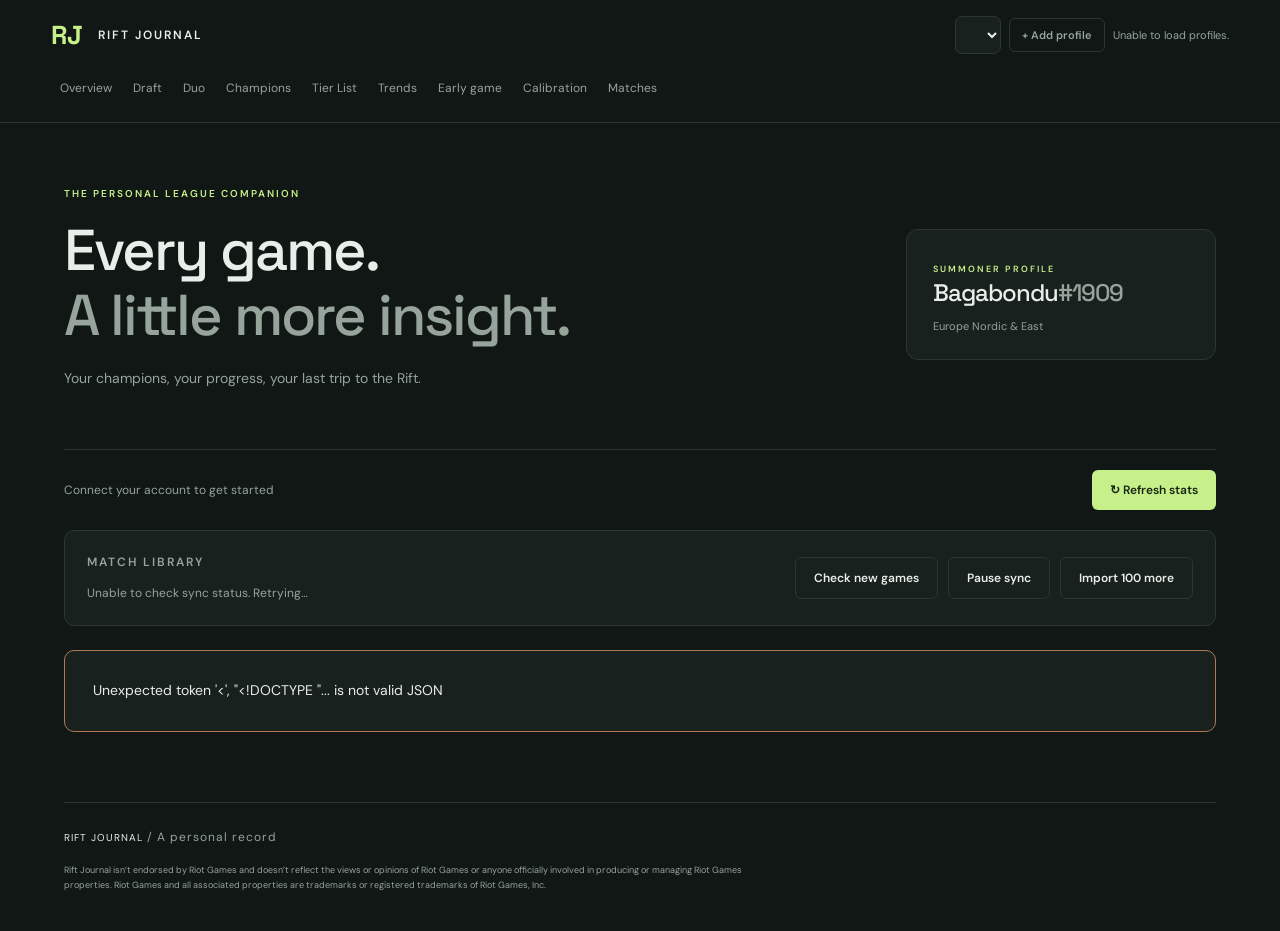
==== commit 6c7bb09e: "Improve draft helper" ====
--- a/static/index.html
+++ b/static/index.html
@@ -1,6 +1,6 @@
 <!doctype html>
 <html lang="en">
-<head><meta charset="utf-8"><meta name="viewport" content="width=device-width,initial-scale=1"><title>Rift Journal · Personal League stats</title><link rel="stylesheet" href="/static/style.css?v=overview-2"><script src="/static/scores.js?v=overview-2" defer></script><script src="/static/app.js?v=overview-2" defer></script><script src="/static/sync.js?v=overview-2" defer></script><script src="/static/nav.js?v=overview-2" defer></script></head>
+<head><meta charset="utf-8"><meta name="viewport" content="width=device-width,initial-scale=1"><title>Rift Journal · Personal League stats</title><link rel="stylesheet" href="/static/style.css?v=header-profile-1"><script src="/static/scores.js?v=overview-3" defer></script><script src="/static/app.js?v=overview-3" defer></script><script src="/static/sync.js?v=overview-3" defer></script><script src="/static/nav.js?v=header-profile-1" defer></script></head>
 <body>
 <header><a class="brand" href="/">RJ<span>RIFT JOURNAL</span></a><span class="header-note">YOUR GAME, IN PERSPECTIVE <span class="dot"></span> EUNE</span></header>
 <main>
--- a/static/style.css
+++ b/static/style.css
@@ -48,3 +48,24 @@
 .duo-match{display:grid;grid-template-columns:110px 1fr 1fr 130px;gap:24px;align-items:center;border:1px solid var(--line);border-left:3px solid #6ed7cc;border-radius:10px;background:var(--panel);padding:20px;margin-bottom:12px}.duo-loss{border-left-color:#f08b87}.duo-match>div:first-child strong{font-size:11px;color:#6ed7cc}.duo-loss>div:first-child strong{color:#f08b87}.duo-match small{display:block;font-size:10px;margin-top:9px}.duo-player{display:flex;justify-content:space-between;align-items:center;gap:12px}.duo-player .directory-champion{font-size:12px}.duo-match-date{text-align:right}.duo-match-date a{font-size:10px;display:block;margin-top:12px}.duo-pair-scores{display:flex;gap:12px}@media(max-width:850px){.duo-match{grid-template-columns:1fr 1fr;gap:20px}.duo-match>div:first-child{grid-column:1/-1}.duo-match-date{grid-column:1/-1;text-align:left}}@media(max-width:500px){.duo-match{grid-template-columns:1fr}.duo-player{grid-column:1/-1}}
 
 .overview-form{margin:36px 0}.overview-momentum{display:grid;grid-template-columns:repeat(4,1fr);gap:14px}.overview-stat{background:linear-gradient(130deg,#25423366,transparent),var(--panel);border:1px solid var(--line);padding:22px;border-radius:12px;display:flex;flex-direction:column;align-items:flex-start;gap:14px}.overview-stat .eyebrow{font-size:9px;margin:0}.overview-stat>strong{font:500 35px 'Space Grotesk',sans-serif}.overview-stat small{font-size:10px;line-height:1.8;margin-top:auto}.overview-results-wrap{display:flex;justify-content:space-between;align-items:center;gap:18px;padding:22px 0}.overview-results-wrap .eyebrow{font-size:9px;margin:0 0 12px}.overview-results-wrap>.muted{font-size:10px;white-space:nowrap}.overview-results{display:flex;gap:5px;flex-wrap:wrap}.overview-result{display:grid;place-items:center;width:30px;height:32px;border-radius:5px;text-decoration:none;font-size:11px;font-weight:700;border:1px solid transparent}.result-win{color:#6ed7cc;background:#6ed7cc19;border-color:#6ed7cc30}.result-loss{color:#f08b87;background:#f08b8719;border-color:#f08b8730}.overview-result:hover{transform:translateY(-3px);border-color:currentColor}.overview-records{display:grid;grid-template-columns:repeat(3,1fr);gap:16px}.overview-record{display:flex;flex-direction:column;align-items:flex-start;gap:18px;background:var(--panel);border:1px solid var(--line);padding:24px;border-radius:12px;color:var(--text);text-decoration:none;transition:border-color .15s,transform .15s}.overview-record[href]:hover{border-color:#6ed7cc;transform:translateY(-3px)}.overview-record .eyebrow{font-size:9px;margin:0}.record-value{display:flex;align-items:baseline;gap:8px;min-height:72px}.record-value strong{font:500 38px 'Space Grotesk',sans-serif}.record-value span{font-size:10px}.record-player{display:flex;align-items:center;gap:10px}.record-player img{width:36px;height:36px;border-radius:7px}.record-player strong{font-size:12px}.record-player small{display:block;margin-top:6px;font-size:10px}.overview-record>small{font-size:10px;margin-top:auto}.overview-record:focus-visible,.overview-result:focus-visible{outline:2px solid var(--accent);outline-offset:3px}@media(max-width:950px){.overview-momentum{grid-template-columns:repeat(2,1fr)}.overview-records{grid-template-columns:repeat(2,1fr)}}@media(max-width:540px){.overview-stat{padding:16px}.overview-stat>strong{font-size:28px}.overview-records{grid-template-columns:1fr}.overview-results-wrap{align-items:flex-start;flex-direction:column}.overview-result{width:26px;height:28px}.overview-record{padding:20px}}
+/* Overview palette: rank identity and distinct metric accents. */
+.rank-card{--card-accent:#a3b1c2;position:relative;overflow:hidden;background:linear-gradient(125deg,color-mix(in srgb,var(--card-accent) 11%,var(--panel)),var(--panel) 78%);border-color:color-mix(in srgb,var(--card-accent) 32%,var(--line));box-shadow:inset 0 3px 0 color-mix(in srgb,var(--card-accent) 65%,transparent)}
+.rank-card[data-tier=IRON]{--card-accent:#b5a8a2}.rank-card[data-tier=BRONZE]{--card-accent:#e2a16f}.rank-card[data-tier=SILVER]{--card-accent:#cad5e7}.rank-card[data-tier=GOLD]{--card-accent:#f4cf76}.rank-card[data-tier=PLATINUM]{--card-accent:#76dbd5}.rank-card[data-tier=EMERALD]{--card-accent:#6fe0a2}.rank-card[data-tier=DIAMOND]{--card-accent:#93b9ff}.rank-card[data-tier=MASTER]{--card-accent:#d5a0f5}.rank-card[data-tier=GRANDMASTER]{--card-accent:#ff969c}.rank-card[data-tier=CHALLENGER]{--card-accent:#f6d78e}
+.rank-card .eyebrow,.rank-card h3,.rank-card>strong{color:var(--card-accent)}.rank-card:after{content:'';position:absolute;right:-24px;top:-50px;width:150px;height:150px;border:1px solid color-mix(in srgb,var(--card-accent) 14%,transparent);border-radius:50%;pointer-events:none;box-shadow:0 0 0 26px color-mix(in srgb,var(--card-accent) 3%,transparent)}
+.metrics>article,.overview-stat,.overview-record{--card-accent:#83c9ff;border-color:color-mix(in srgb,var(--card-accent) 23%,var(--line));background:linear-gradient(135deg,color-mix(in srgb,var(--card-accent) 8%,var(--panel)),var(--panel) 85%);box-shadow:inset 0 2px 0 color-mix(in srgb,var(--card-accent) 55%,transparent)}
+.metrics>article:nth-child(1){--card-accent:#78dec1}.metrics>article:nth-child(2){--card-accent:#bfa5fb}.metrics>article:nth-child(3){--card-accent:#f1c67d}
+.metrics>article>p,.overview-stat>.eyebrow,.overview-record>.eyebrow{color:var(--card-accent)}.metrics>article>strong,.overview-stat>strong:not(.positive):not(.negative),.overview-record .record-value>strong{color:var(--card-accent)}
+.overview-stat:nth-child(1){--card-accent:#f1b27f}.overview-stat:nth-child(2){--card-accent:#83c9ff}.overview-stat:nth-child(3){--card-accent:#78dec1}.overview-stat:nth-child(4){--card-accent:#bfa5fb}
+.overview-record:nth-child(1){--card-accent:#78dec1}.overview-record:nth-child(2){--card-accent:#ff9d9f}.overview-record:nth-child(3){--card-accent:#bfa5fb}.overview-record:nth-child(4){--card-accent:#83c9ff}.overview-record:nth-child(5){--card-accent:#f1c67d}.overview-record:nth-child(6){--card-accent:#f1b27f}.overview-record[href]:hover{border-color:var(--card-accent)}
+
+.general-ban-heading{margin-top:38px}#lane-limited h4,#general-limited h4{margin:24px 0 10px;color:#efb56c;font-size:13px}
+
+/* Profile controls share the header instead of occupying a separate toolbar. */
+header:has(.profile-switcher){height:auto;min-height:90px;gap:16px;padding:16px 4vw;flex-wrap:wrap}header>.brand{flex-shrink:0}header>.top-nav{flex:1;justify-content:center;margin:0}header>.profile-switcher{padding:0;border:0;background:transparent;gap:8px;flex-wrap:nowrap}header>.profile-switcher label{font-size:0;gap:0}header>.profile-switcher select{max-width:230px;background:var(--panel)}header>.profile-switcher button{white-space:nowrap}header>.profile-switcher [role=status]:empty{display:none}header>.profile-switcher [role=status]{max-width:160px;line-height:1.5}
+@media(max-width:1400px){header>.brand{order:1}header>.profile-switcher{order:2;margin-left:auto}header>.top-nav{order:3;flex-basis:100%;width:100%;justify-content:flex-start;gap:3px}}
+@media(max-width:600px){header:has(.profile-switcher){padding:14px 4vw;gap:12px}header:has(.profile-switcher)>.brand span{display:none}header>.profile-switcher select{max-width:47vw;padding:9px 6px;font-size:11px}header>.profile-switcher button{font-size:10px;padding:9px 7px}header>.profile-switcher [role=status]{max-width:90px;font-size:9px}header>.top-nav{flex-wrap:nowrap;overflow-x:auto;justify-content:flex-start;padding-bottom:3px}header>.top-nav a{white-space:nowrap;flex-shrink:0}}
+/* Draft: a wider workspace with concise recommendation cards. */
+.draft-page main{max-width:none;width:100%;padding:32px 3vw 24px}.draft-page .hero{padding-bottom:24px;gap:16px}.draft-page h1{font-size:40px;letter-spacing:-1.5px}.draft-page .hero .intro{margin:10px 0 0;font-size:13px}.draft-page .hero .eyebrow{margin-bottom:10px}.draft-page .directory-controls{gap:12px;padding:16px;background:var(--panel);border:1px solid var(--line);border-radius:10px;margin-bottom:14px}.draft-page main>.directory-controls label{flex:1;min-width:120px}.draft-page .directory-controls select{width:100%}.draft-page main>.directory-controls label:has(#enemy){flex:1.5}.draft-page .analysis-section{margin:26px 0 34px}.draft-page .section-heading{margin-bottom:14px}.draft-page .section-heading h2{font-size:22px}.draft-page #summary,.draft-page #general-ban-coverage,.draft-page #evidence-summary{font-size:11px;line-height:1.5}.draft-page #summary{margin:12px 0 20px}.draft-page .ban-cards,.draft-page .draft-cards{grid-template-columns:repeat(3,minmax(0,1fr));gap:12px}.draft-page .ban-card{padding:18px;min-width:0}.draft-page .ban-card>.eyebrow{font-size:8px;letter-spacing:1px;min-height:12px;margin-bottom:14px}.draft-page .ban-card .directory-champion{font-size:14px}.draft-page .ban-card .ban-priority{margin-top:16px;gap:12px}.draft-page .ban-card .ban-priority>span{font-size:10px}.draft-page .ban-card .gauge-medium{width:60px;height:60px;flex-shrink:0}.draft-page .ban-card .gauge-medium span{font-size:17px}.draft-page .ban-card>p.muted{font-size:12px;margin:14px 0 8px}.draft-page .ban-card>small{display:block;font-size:10px;line-height:1.5;margin-top:8px}.draft-page #picks-note{font-size:11px;margin-bottom:16px}.draft-page #matchups .directory-controls{background:transparent;border:0;padding:0;margin:16px 0}.draft-page .draft-guide{margin:28px 0 0}.draft-page .draft-guide>.sample-note{max-width:1000px}.draft-page .draft-guide .score-method{margin-top:12px}.draft-page footer{margin-top:32px}
+@media(min-width:1500px){.draft-page .ban-cards,.draft-page .draft-cards{grid-template-columns:repeat(6,minmax(0,1fr))}}
+@media(max-width:850px){.draft-page .ban-cards,.draft-page .draft-cards{grid-template-columns:repeat(2,minmax(0,1fr))}.draft-page main{padding:26px 4vw}.draft-page .hero h1{font-size:34px}}
+@media(max-width:480px){.draft-page .ban-cards,.draft-page .draft-cards{grid-template-columns:1fr}.draft-page main>.directory-controls label{min-width:120px}.draft-page .ban-card{padding:16px}.draft-page .section-heading h2{font-size:20px}}
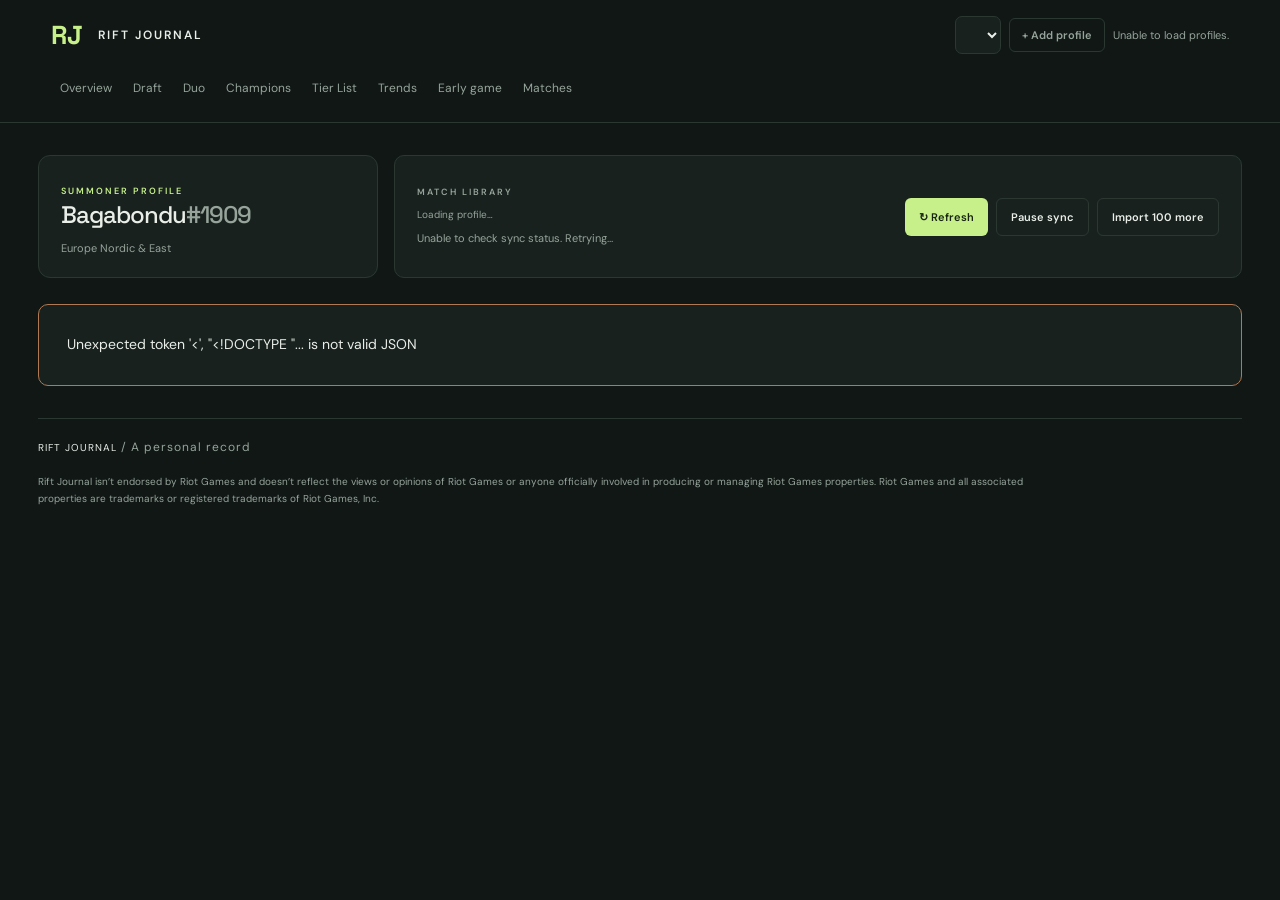
==== commit a39dcbd0: "Quality of Life - Overview page" ====
--- a/static/index.html
+++ b/static/index.html
@@ -1,22 +1,18 @@
 <!doctype html>
 <html lang="en">
-<head><meta charset="utf-8"><meta name="viewport" content="width=device-width,initial-scale=1"><title>Rift Journal · Personal League stats</title><link rel="stylesheet" href="/static/style.css?v=header-profile-1"><script src="/static/scores.js?v=overview-3" defer></script><script src="/static/app.js?v=overview-3" defer></script><script src="/static/sync.js?v=overview-3" defer></script><script src="/static/nav.js?v=header-profile-1" defer></script></head>
+<head><meta charset="utf-8"><meta name="viewport" content="width=device-width,initial-scale=1"><title>Rift Journal · Personal League stats</title><link rel="stylesheet" href="/static/style.css?v=unboxed-overview-15"><script src="/static/scores.js?v=lane-overall-12" defer></script><script src="/static/app.js?v=queue-summary-7" defer></script><script src="/static/sync.js?v=compact-overview-6" defer></script><script src="/static/nav.js?v=debug-nav-11" defer></script></head>
 <body>
 <header><a class="brand" href="/">RJ<span>RIFT JOURNAL</span></a><span class="header-note">YOUR GAME, IN PERSPECTIVE <span class="dot"></span> EUNE</span></header>
 <main>
-<section class="hero"><div><p class="eyebrow">THE PERSONAL LEAGUE COMPANION</p><h1>Every game.<br><em>A little more insight.</em></h1><p class="intro">Your champions, your progress, your last trip to the Rift.</p></div><div class="profile"><img id="profile-icon" alt="" hidden><div><span class="eyebrow">SUMMONER PROFILE</span><h2 id="riot-id">Bagabondu<span>#1909</span></h2><p id="profile-detail">Europe Nordic & East</p></div></div></section>
-<div class="toolbar"><p id="updated">Connect your account to get started</p><button id="refresh">↻ Refresh stats</button></div>
-<section class="sync-panel"><div><p class="eyebrow">MATCH LIBRARY</p><p id="sync-status" role="status">Checking background sync…</p></div><div class="sync-actions"><button id="sync-toggle" class="secondary">Pause sync</button><button id="sync-more" class="secondary">Import 100 more</button></div></section>
+<section class="hero overview-hero"><div class="profile-library-grid"><div class="profile"><img id="profile-icon" alt="" hidden><div><span class="eyebrow">SUMMONER PROFILE</span><h2 id="riot-id">Bagabondu<span>#1909</span></h2><p id="profile-detail">Europe Nordic & East</p></div></div><section class="sync-panel library-toolbar"><div><p class="eyebrow">MATCH LIBRARY</p><p id="updated" class="muted">Loading profile…</p><p id="sync-status" role="status">Checking background sync…</p></div><div class="sync-actions"><button id="refresh" data-check-history>↻ Refresh</button><button id="sync-toggle" class="secondary">Pause sync</button><button id="sync-more" class="secondary">Import 100 more</button></div></section></div></section>
 <div id="status" role="status" aria-live="polite">Loading your journal…</div>
 <div id="content" hidden>
-<section class="rank-section"><div class="section-heading"><div><p class="eyebrow">THE CURRENT CLIMB</p><h2>Ranked overview</h2></div><span class="muted">Current ranked standings</span></div><div id="ranked" class="ranked"></div></section>
-<div class="queue-bar"><label for="queue">Saved performance & matches</label><select id="queue"><option value="all">All ranked</option><option value="solo">Ranked Solo / Duo</option><option value="flex">Ranked Flex</option></select><span id="queue-context" class="muted">Saved games · All ranked</span></div>
-<section class="metrics" aria-label="Saved performance"><article><p>SAVED HISTORY WIN RATE</p><strong id="win-rate">—</strong><small id="record"></small></article><article><p>AVERAGE K / D / A</p><strong id="kda">—</strong><small>Across loaded matches</small></article><article><p>TOTAL MASTERY</p><strong id="total-mastery">—</strong><small id="champion-count"></small></article></section>
-<section class="overview-form"><div class="section-heading"><div><p class="eyebrow">YOUR MOMENTUM</p><h2>Recent form & milestones</h2></div><span class="muted">Selected profile & queue</span></div><div id="overview-momentum" class="overview-momentum"></div><div class="overview-results-wrap"><div><p class="eyebrow">LAST 20 RESULTS</p><div id="overview-results" class="overview-results"></div></div><span class="muted">Oldest → newest</span></div></section>
-<section class="analysis-section"><div class="section-heading"><div><p class="eyebrow">YOUR PERSONAL BESTS</p><h2>Record book</h2></div><span class="muted">Select a record to revisit the game</span></div><div id="overview-records" class="overview-records"></div><p class="sample-note">Records and streaks use imported games in the selected queue, not your entire account history. Missing metrics are excluded; importing older games can change records and streaks. KDA = (kills + assists) / max(1, deaths). Ties show the most recent match.</p></section>
-<section class="score-overview" id="lanes"><div class="section-heading"><div><p class="eyebrow">RIFT SCORE V3</p><h2>Performance by lane</h2></div><div class="average-rift"><span>Average Rift Score</span><strong id="average-score">—</strong><small id="score-sample"></small></div></div><p class="sample-note">Selected queue · Solo/Duo and Flex games of at least 3 minutes; remakes excluded. Lane comes from Riot.</p><div id="lane-scores" class="lane-scores"></div></section>
-<section class="champion-section"><div class="section-heading"><div><p class="eyebrow">THE ONES YOU KNOW BEST</p><h2>Champion mastery</h2></div><label class="search">⌕ <input id="search" type="search" placeholder="Find a champion" aria-label="Filter champion mastery"></label></div><div id="champions" class="champions"></div><button id="show-all" class="secondary" hidden>Show all champions</button></section>
-<section id="matches-section"><div class="section-heading"><div><p class="eyebrow">BACK FROM THE RIFT</p><h2>Recent matches</h2></div><a class="back-link" href="/matches">View all matches →</a><span id="match-context" class="muted">Latest saved games</span></div><div id="matches" class="matches"></div></section>
+<section class="compact-overview"><div class="compact-overview-heading"><h2>Rank & performance</h2><div class="queue-bar"><label for="queue">History queue</label><select id="queue"><option value="all">All ranked</option><option value="solo">Ranked Solo / Duo</option><option value="flex">Ranked Flex</option></select></div></div><div class="overview-tiles"><div id="ranked" class="ranked"></div><section class="metrics" aria-label="Saved performance"><article><p>WIN RATE</p><strong id="win-rate">—</strong><small id="record"></small></article><article><p>AVERAGE K / D / A</p><strong id="kda">—</strong><small>Selected queue</small></article><article><p>TOTAL MASTERY</p><strong id="total-mastery">—</strong><small id="champion-count"></small></article></section></div></section>
+<section class="overview-form"><div class="section-heading"><div><h2>Recent form & milestones</h2></div><span class="muted">Selected profile & queue</span></div><div id="overview-momentum" class="overview-momentum"></div><div class="overview-results-wrap"><div><p class="eyebrow">LAST 20 RESULTS</p><div id="overview-results" class="overview-results"></div></div><span class="muted">Oldest → newest</span></div></section>
+<section class="analysis-section"><div class="section-heading"><div><h2>Record book</h2></div><span class="muted">Select a record to revisit the game</span></div><div id="overview-records" class="overview-records"></div></section>
+<section class="score-overview" id="lanes"><div class="section-heading"><div><h2>Performance by lane</h2></div></div><div id="lane-scores" class="lane-scores"></div></section>
+<section class="champion-section"><div class="section-heading"><div><h2>Champion mastery</h2></div><label class="search">⌕ <input id="search" type="search" placeholder="Find a champion" aria-label="Filter champion mastery"></label></div><div id="champions" class="champions"></div><button id="show-all" class="secondary" hidden>Show all champions</button></section>
+<section id="matches-section"><div class="section-heading"><div><h2>Recent matches</h2></div><a class="back-link" href="/matches">View all matches →</a><span id="match-context" class="muted">Latest saved games</span></div><div id="matches" class="matches"></div></section>
 </div>
 <footer><span>RIFT JOURNAL <span class="muted">/ A personal record</span></span><p>Rift Journal isn’t endorsed by Riot Games and doesn’t reflect the views or opinions of Riot Games or anyone officially involved in producing or managing Riot Games properties. Riot Games and all associated properties are trademarks or registered trademarks of Riot Games, Inc.</p></footer>
 </main></body></html>
--- a/static/style.css
+++ b/static/style.css
@@ -69,3 +69,32 @@
 @media(min-width:1500px){.draft-page .ban-cards,.draft-page .draft-cards{grid-template-columns:repeat(6,minmax(0,1fr))}}
 @media(max-width:850px){.draft-page .ban-cards,.draft-page .draft-cards{grid-template-columns:repeat(2,minmax(0,1fr))}.draft-page main{padding:26px 4vw}.draft-page .hero h1{font-size:34px}}
 @media(max-width:480px){.draft-page .ban-cards,.draft-page .draft-cards{grid-template-columns:1fr}.draft-page main>.directory-controls label{min-width:120px}.draft-page .ban-card{padding:16px}.draft-page .section-heading h2{font-size:20px}}
+/* Shared wide workspace and compact page rhythm. */
+main,.draft-page main{max-width:none;width:100%;padding:32px 3vw 24px}.hero{padding-bottom:26px;gap:24px}.hero h1{font-size:clamp(32px,3vw,46px);letter-spacing:-1.5px}.hero .intro{margin-top:10px;font-size:13px}.analysis-section{margin:28px 0 36px}.score-overview,.score-overview#lanes{margin:28px 0 36px}.section-heading{margin-bottom:18px}.section-heading h2{font-size:23px}.rank-section,.champion-section{margin-bottom:32px}.toolbar{margin-bottom:18px}.sync-panel{margin-bottom:18px}.directory-controls{gap:12px}.metrics article{padding:22px}.profile{padding:20px}.stats-help{border-left:2px solid var(--line);padding:8px 14px;margin:12px 0 18px;color:var(--muted);font-size:11px}.stats-help summary{cursor:pointer;display:list-item;width:fit-content}.stats-help[open]{background:var(--panel);border-radius:0 7px 7px 0}.stats-help .sample-note{max-width:1000px;line-height:1.8;margin-bottom:6px}footer{margin-top:32px;padding-top:20px}footer p{max-width:1000px;font-size:10px;line-height:1.7}.components{grid-template-columns:repeat(auto-fit,minmax(250px,1fr))}.detail-stats{grid-template-columns:repeat(auto-fit,minmax(220px,1fr))}
+@media(min-width:1500px){.champions{grid-template-columns:repeat(auto-fill,minmax(220px,1fr))}.overview-records{grid-template-columns:repeat(6,minmax(0,1fr))}.overview-record{padding:20px}.record-value strong{font-size:32px}}
+@media(max-width:850px){main,.draft-page main{padding:26px 4vw 20px}.hero{gap:20px}.analysis-section{margin:24px 0 30px}}
+@media(max-width:540px){.section-heading{gap:12px;flex-wrap:wrap}.section-heading h2{font-size:20px}.hero h1{font-size:32px}.metrics article{padding:18px}.components,.detail-stats{grid-template-columns:1fr}}
+/* Default mastery preview: five cards, one row. */
+.champions.mastery-top-five{grid-template-columns:repeat(5,minmax(0,1fr))}.mastery-top-five .champion{min-width:0}
+@media(max-width:1000px){.champions.mastery-top-five{grid-template-columns:repeat(5,minmax(200px,1fr));overflow-x:auto;padding-bottom:12px;scroll-snap-type:x proximity}.mastery-top-five .champion{scroll-snap-align:start}}
+
+.debug-label{display:inline-block;vertical-align:middle;font:500 10px 'DM Sans',sans-serif;letter-spacing:1px;text-transform:uppercase;border:1px solid var(--line);padding:6px 10px;border-radius:6px;color:var(--muted)}
+
+.library-toolbar{display:flex;justify-content:space-between;align-items:center;gap:24px;padding:20px 24px;margin-bottom:26px}.library-toolbar .eyebrow{font-size:9px;margin:0 0 8px}.library-toolbar #updated{font-size:10px;margin:0 0 7px}.library-toolbar #sync-status{font-size:11px;margin:0;line-height:1.6}.library-toolbar .sync-actions{display:flex;gap:8px;flex-wrap:wrap;flex-shrink:0}.library-toolbar .sync-actions button{font-size:11px;padding:11px 14px}@media(max-width:800px){.library-toolbar{align-items:flex-start;flex-direction:column;gap:16px;padding:18px}.library-toolbar .sync-actions{width:100%}.library-toolbar .sync-actions button{flex:1;white-space:nowrap}}
+/* Group standings and saved-performance metrics into one compact panel. */
+.compact-overview{border:1px solid var(--line);border-radius:12px;background:#14201a55;padding:18px;margin-bottom:28px}.compact-overview-heading{display:flex;align-items:center;justify-content:space-between;gap:18px;margin-bottom:16px;flex-wrap:wrap}.compact-overview-heading h2{font:500 21px 'Space Grotesk',sans-serif;margin:0}.compact-overview .queue-bar{margin:0;gap:12px}.compact-overview .queue-bar label,.compact-overview .queue-bar .muted{font-size:10px}.compact-overview .queue-bar select{padding:8px 10px;font-size:11px}.overview-tiles{display:grid;grid-template-columns:repeat(5,minmax(0,1fr));gap:12px}.overview-tiles>.ranked,.overview-tiles>.metrics{display:contents}.overview-tiles .rank-card,.overview-tiles .metrics>article{padding:18px;margin:0;min-width:0;border-radius:8px}.overview-tiles .rank-card .eyebrow,.overview-tiles .metrics article>p{font-size:8px;letter-spacing:1px;margin:0 0 16px}.overview-tiles .rank-card h3{font-size:24px;margin:0 0 12px}.overview-tiles .rank-card>strong{font-size:21px}.overview-tiles .rank-card>p.muted{font-size:10px;margin:14px 0 0}.overview-tiles .metrics article>strong{font-size:30px;margin:0 0 14px;display:block;line-height:1.2}.overview-tiles .metrics #kda{font-size:25px}.overview-tiles .metrics article>small{font-size:10px;line-height:1.6}.overview-tiles .rank-card:after{width:100px;height:100px;right:-40px;top:-48px}
+@media(min-width:701px) and (max-width:1200px){.overview-tiles{grid-template-columns:repeat(6,minmax(0,1fr))}.overview-tiles .rank-card{grid-column:span 3}.overview-tiles .metrics>article{grid-column:span 2}}
+@media(max-width:700px){.compact-overview{padding:14px}.compact-overview-heading{align-items:flex-start;gap:14px}.compact-overview .queue-bar{width:100%;gap:10px}.overview-tiles{grid-template-columns:repeat(2,minmax(0,1fr));gap:10px}.overview-tiles .metrics>article:last-child{grid-column:1/-1}.overview-tiles .rank-card,.overview-tiles .metrics>article{padding:14px}.overview-tiles .rank-card h3{font-size:21px}.overview-tiles .metrics article>strong{font-size:26px}.overview-tiles .metrics #kda{font-size:20px}}
+/* Overall and role scores share one aligned row. */
+.lane-scores{grid-template-columns:repeat(6,minmax(0,1fr));align-items:stretch;gap:12px}.lane-scores .lane-score{display:flex;flex-direction:column;align-items:center;text-align:center;padding:22px 16px;min-width:0}.lane-scores .lane-score h3{font-size:13px;line-height:20px;margin:0 0 18px}.lane-scores .lane-score .match-gauge{flex-shrink:0;margin:0 0 16px}.lane-scores .lane-score>p{margin:auto 0 0;min-height:18px;font-size:10px;line-height:18px}.lane-scores .overall-score{border-color:#709d7755;background:linear-gradient(135deg,#c7f08b0c,var(--panel));box-shadow:inset 0 2px 0 #c7f08b66}.lane-scores .overall-score h3{color:var(--accent)}.lane-scores .score-legend{justify-content:center;margin:4px 0 0}
+@media(max-width:1000px){.lane-scores{grid-template-columns:repeat(3,minmax(0,1fr))}}
+@media(max-width:540px){.lane-scores{grid-template-columns:repeat(2,minmax(0,1fr))}}
+/* The Overall tile uses the same flex-centered gauge as every lane. */
+.lane-scores #average-score{display:flex;align-items:center;justify-content:center}
+/* Keep account identity and library actions side by side. */
+.overview-hero{display:block}.overview-hero>h1{margin-bottom:20px}.profile-library-grid{display:grid;grid-template-columns:minmax(310px,.8fr) minmax(0,2fr);gap:16px;align-items:stretch}.profile-library-grid>.profile{width:100%;min-width:0;padding:22px;margin:0}.profile-library-grid>.library-toolbar{margin:0;min-width:0;padding:22px;gap:20px}.profile-library-grid .library-toolbar>div:first-child{min-width:0}.profile-library-grid .sync-actions .secondary{margin-top:0}.profile-library-grid .library-toolbar #sync-status{overflow-wrap:anywhere}
+@media(max-width:1150px){.profile-library-grid .library-toolbar{flex-direction:column;align-items:flex-start;justify-content:center;gap:14px}.profile-library-grid .library-toolbar .sync-actions{flex-shrink:1;flex-wrap:wrap}}
+@media(max-width:750px){.profile-library-grid{grid-template-columns:1fr}.profile-library-grid>.profile,.profile-library-grid>.library-toolbar{padding:18px}.overview-hero>h1{margin-bottom:16px}}
+
+.compact-overview{border:0;border-radius:0;background:transparent;padding:0;margin-bottom:28px}@media(max-width:700px){.compact-overview{padding:0}}
+
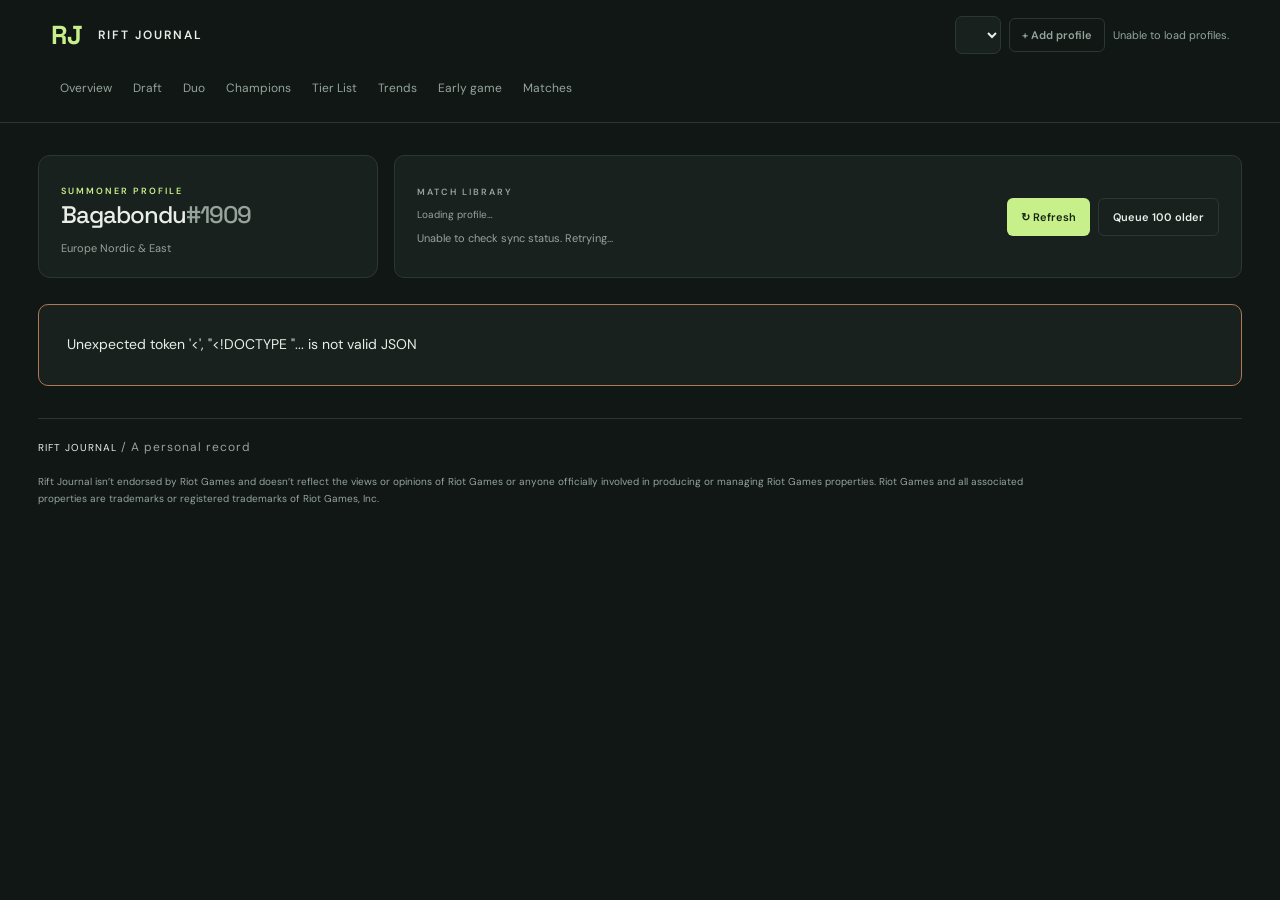
==== commit de4248fb: "Updated QOL" ====
--- a/static/index.html
+++ b/static/index.html
@@ -1,10 +1,10 @@
 <!doctype html>
 <html lang="en">
-<head><meta charset="utf-8"><meta name="viewport" content="width=device-width,initial-scale=1"><title>Rift Journal · Personal League stats</title><link rel="stylesheet" href="/static/style.css?v=unboxed-overview-15"><script src="/static/scores.js?v=lane-overall-12" defer></script><script src="/static/app.js?v=queue-summary-7" defer></script><script src="/static/sync.js?v=compact-overview-6" defer></script><script src="/static/nav.js?v=debug-nav-11" defer></script></head>
+<head><meta charset="utf-8"><meta name="viewport" content="width=device-width,initial-scale=1"><title>Rift Journal · Personal League stats</title><link rel="stylesheet" href="/static/style.css?v=unboxed-overview-15"><script src="/static/scores.js?v=lane-overall-12" defer></script><script src="/static/app.js?v=queue-summary-7" defer></script><script src="/static/sync.js?v=manual-sync-17" defer></script><script src="/static/nav.js?v=debug-nav-11" defer></script></head>
 <body>
 <header><a class="brand" href="/">RJ<span>RIFT JOURNAL</span></a><span class="header-note">YOUR GAME, IN PERSPECTIVE <span class="dot"></span> EUNE</span></header>
 <main>
-<section class="hero overview-hero"><div class="profile-library-grid"><div class="profile"><img id="profile-icon" alt="" hidden><div><span class="eyebrow">SUMMONER PROFILE</span><h2 id="riot-id">Bagabondu<span>#1909</span></h2><p id="profile-detail">Europe Nordic & East</p></div></div><section class="sync-panel library-toolbar"><div><p class="eyebrow">MATCH LIBRARY</p><p id="updated" class="muted">Loading profile…</p><p id="sync-status" role="status">Checking background sync…</p></div><div class="sync-actions"><button id="refresh" data-check-history>↻ Refresh</button><button id="sync-toggle" class="secondary">Pause sync</button><button id="sync-more" class="secondary">Import 100 more</button></div></section></div></section>
+<section class="hero overview-hero"><div class="profile-library-grid"><div class="profile"><img id="profile-icon" alt="" hidden><div><span class="eyebrow">SUMMONER PROFILE</span><h2 id="riot-id">Bagabondu<span>#1909</span></h2><p id="profile-detail">Europe Nordic & East</p></div></div><section class="sync-panel library-toolbar"><div><p class="eyebrow">MATCH LIBRARY</p><p id="updated" class="muted">Loading profile…</p><p id="sync-status" role="status">Checking background sync…</p></div><div class="sync-actions"><button id="refresh" data-check-history>↻ Refresh</button><button id="sync-more" class="secondary">Queue 100 older</button></div></section></div></section>
 <div id="status" role="status" aria-live="polite">Loading your journal…</div>
 <div id="content" hidden>
 <section class="compact-overview"><div class="compact-overview-heading"><h2>Rank & performance</h2><div class="queue-bar"><label for="queue">History queue</label><select id="queue"><option value="all">All ranked</option><option value="solo">Ranked Solo / Duo</option><option value="flex">Ranked Flex</option></select></div></div><div class="overview-tiles"><div id="ranked" class="ranked"></div><section class="metrics" aria-label="Saved performance"><article><p>WIN RATE</p><strong id="win-rate">—</strong><small id="record"></small></article><article><p>AVERAGE K / D / A</p><strong id="kda">—</strong><small>Selected queue</small></article><article><p>TOTAL MASTERY</p><strong id="total-mastery">—</strong><small id="champion-count"></small></article></section></div></section>
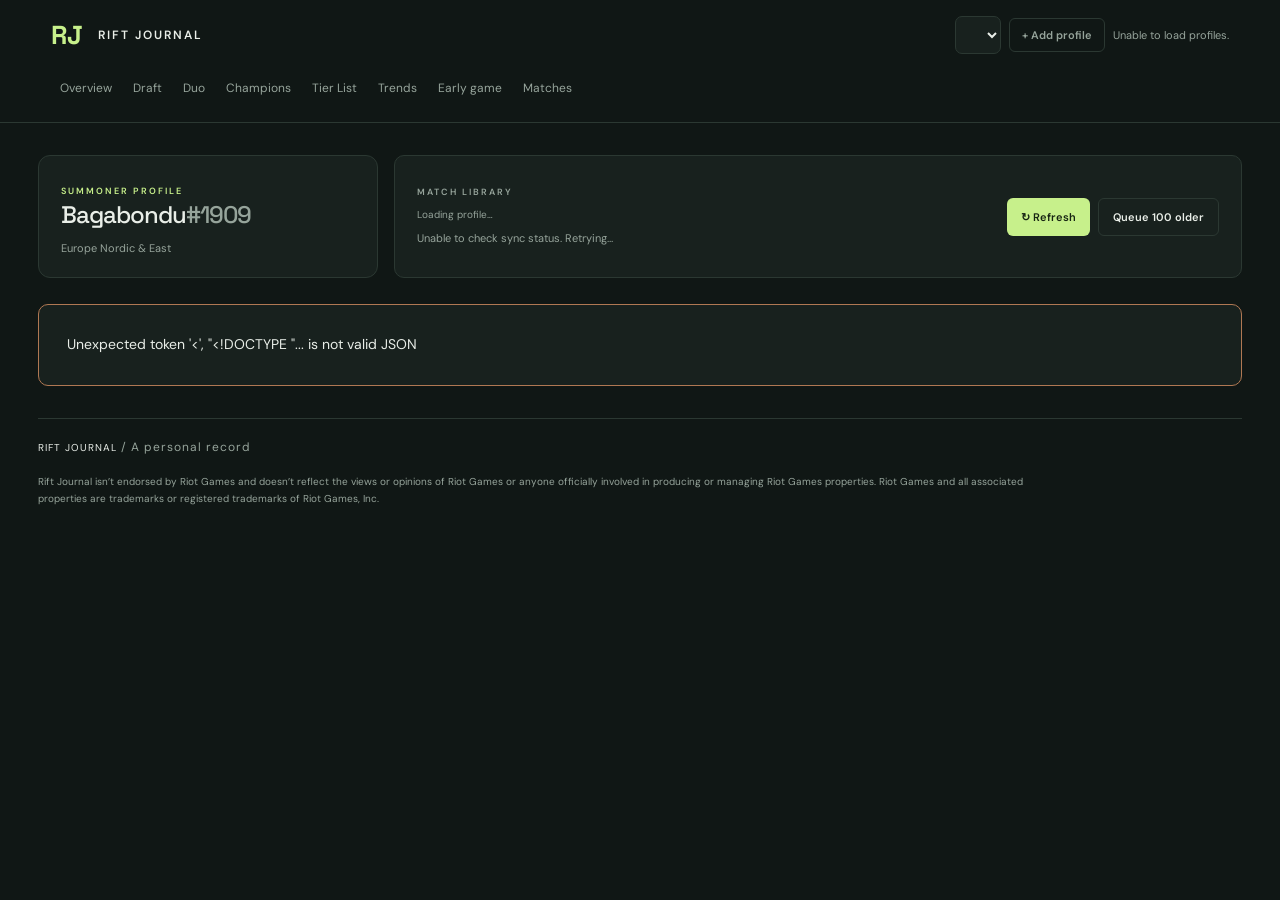
==== commit 5e5747dd: "Add LP tracking" ====
--- a/static/index.html
+++ b/static/index.html
@@ -1,6 +1,6 @@
 <!doctype html>
 <html lang="en">
-<head><meta charset="utf-8"><meta name="viewport" content="width=device-width,initial-scale=1"><title>Rift Journal · Personal League stats</title><link rel="stylesheet" href="/static/style.css?v=unboxed-overview-15"><script src="/static/scores.js?v=lane-overall-12" defer></script><script src="/static/app.js?v=queue-summary-7" defer></script><script src="/static/sync.js?v=manual-sync-17" defer></script><script src="/static/nav.js?v=debug-nav-11" defer></script></head>
+<head><meta charset="utf-8"><meta name="viewport" content="width=device-width,initial-scale=1"><title>Rift Journal · Personal League stats</title><link rel="stylesheet" href="/static/style.css?v=unboxed-overview-15"><script src="/static/scores.js?v=lp-tracking-1" defer></script><script src="/static/app.js?v=queue-summary-7" defer></script><script src="/static/sync.js?v=manual-sync-17" defer></script><script src="/static/nav.js?v=debug-nav-11" defer></script></head>
 <body>
 <header><a class="brand" href="/">RJ<span>RIFT JOURNAL</span></a><span class="header-note">YOUR GAME, IN PERSPECTIVE <span class="dot"></span> EUNE</span></header>
 <main>
--- a/static/style.css
+++ b/static/style.css
@@ -98,3 +98,13 @@
 
 .compact-overview{border:0;border-radius:0;background:transparent;padding:0;margin-bottom:28px}@media(max-width:700px){.compact-overview{padding:0}}
 
+
+.calibration-disclosures{display:flex;align-items:center;gap:10px;flex-wrap:wrap;margin:24px 0}.calibration-disclosures>span{font-size:12px;margin-right:auto}.calibration-disclosures button{font-size:11px;padding:9px 12px}.calibration-details{border:1px solid var(--line);border-radius:10px;background:var(--panel);overflow:hidden}.calibration-details>summary{cursor:pointer;padding:18px 20px;font:500 19px 'Space Grotesk',sans-serif;color:var(--text);overflow-wrap:anywhere}.calibration-details>summary:focus-visible{outline:2px solid var(--accent);outline-offset:-4px}.calibration-details[open]>summary{border-bottom:1px solid var(--line)}.calibration-details-body{padding:18px 20px;min-width:0}.calibration-details-body>p:first-child{margin-top:0}.calibration-details-body .table-scroll{margin-top:16px}.calibration-details-body h3{margin-top:26px}@media(max-width:600px){.calibration-details>summary{font-size:16px;padding:16px}.calibration-details-body{padding:16px}.calibration-disclosures>span{width:100%}}
+
+.score-equation{padding:18px 20px;margin:0 0 20px;border:1px solid var(--line);border-radius:10px;background:var(--panel)}.score-equation-value{font:500 clamp(15px,1.5vw,21px) 'Space Grotesk',sans-serif;line-height:1.6;margin:0 0 6px;color:var(--accent)}.score-equation small{display:block;font-size:11px;line-height:1.6}.score-equation:empty{display:none}
+
+.compact-score-components{grid-template-columns:repeat(auto-fit,minmax(155px,1fr));gap:12px}.compact-score-components .component{padding:16px}.compact-score-components .component h3{font-size:12px;min-height:30px;margin-bottom:10px}.compact-score-components .component p{font-size:12px;margin:12px 0 6px}.compact-score-components .component small{font-size:10px;display:block;line-height:1.5}.score-diagnostics-link{display:inline-block;margin-top:18px;font-size:12px}.score-explanation article{padding:14px 18px}.score-explanation article h3{font-size:12px;margin-bottom:8px}.score-explanation article p{font-size:12px;margin-bottom:0}.score-equation{padding:12px 18px}.score-equation-value{font-size:16px;margin:0}@media(max-width:540px){.compact-score-components{grid-template-columns:repeat(2,minmax(0,1fr))}}
+
+.champion-performance{grid-template-columns:repeat(4,minmax(0,1fr))}.champion-performance article{min-width:0}.champion-performance #kda{font-size:clamp(22px,2.2vw,36px)}
+@media(max-width:1100px){.champion-performance{grid-template-columns:repeat(2,minmax(0,1fr))}}
+@media(max-width:600px){.champion-performance{grid-template-columns:1fr}}
